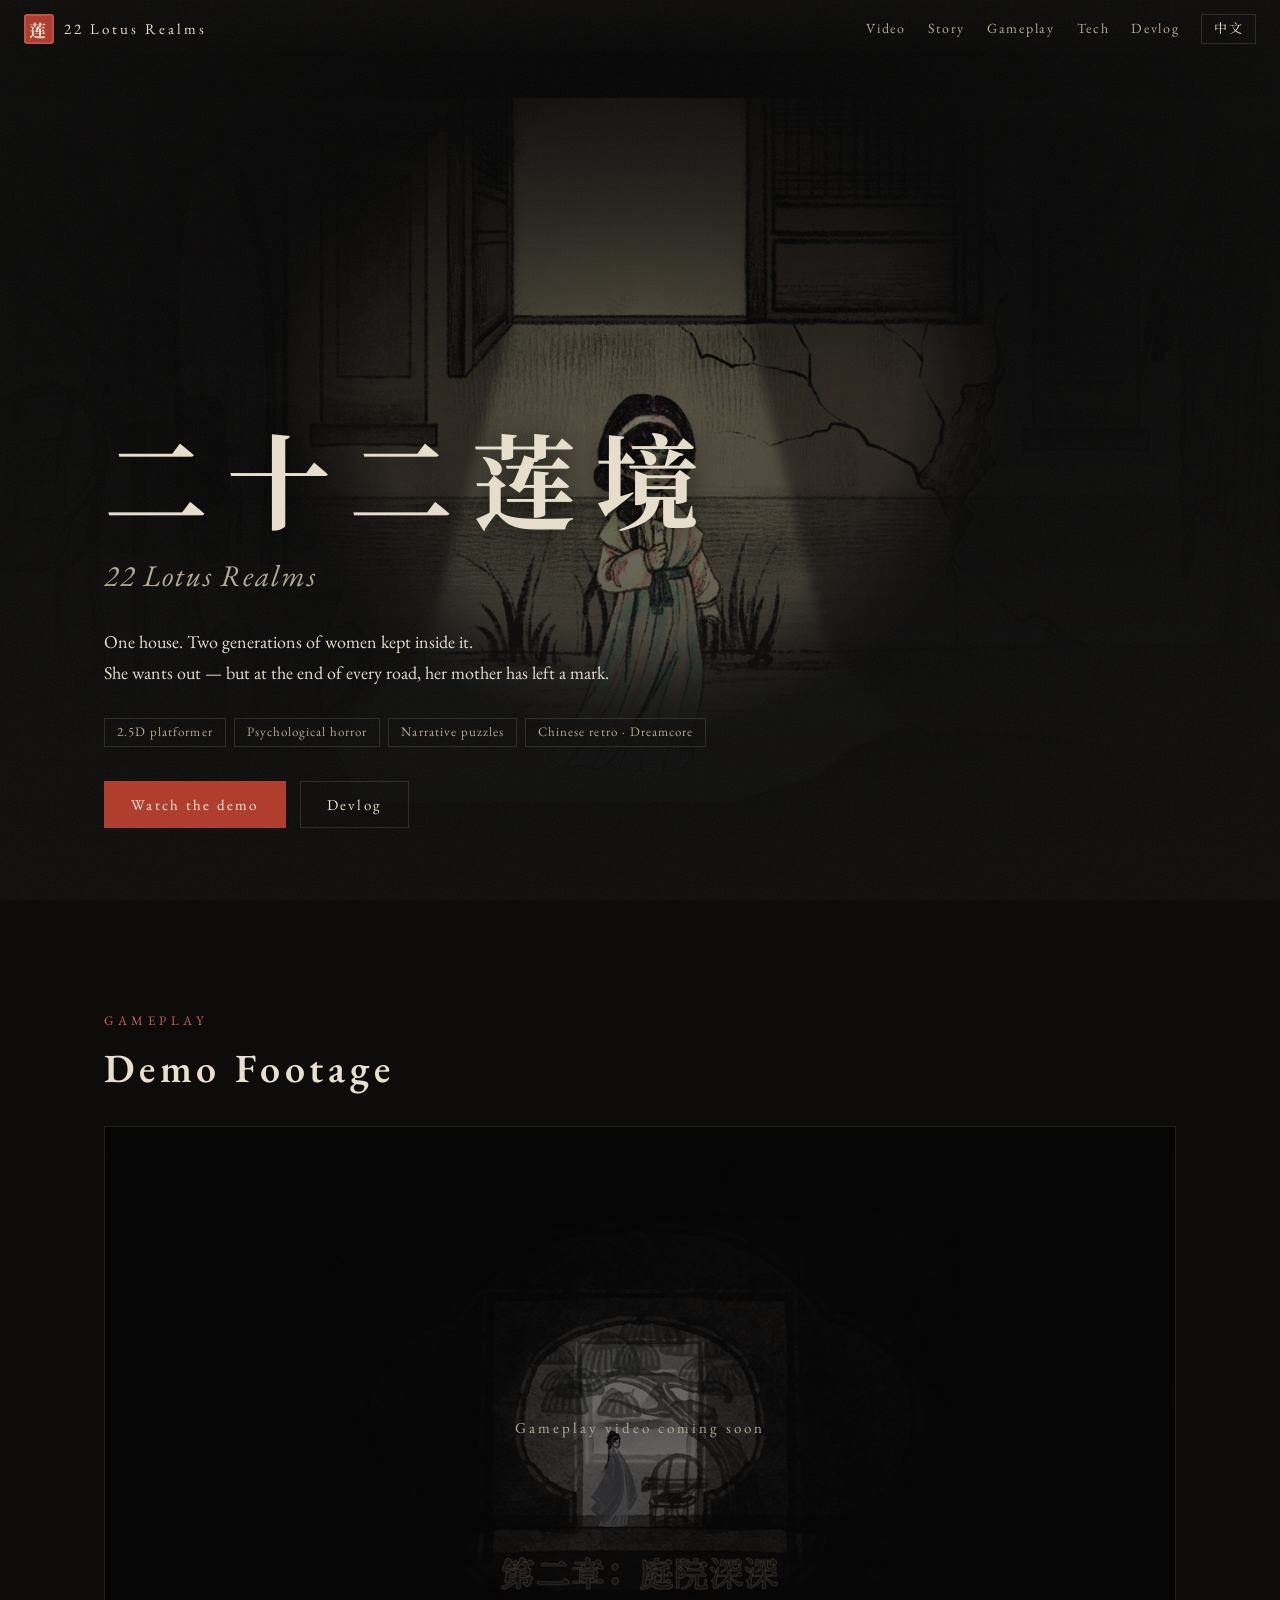
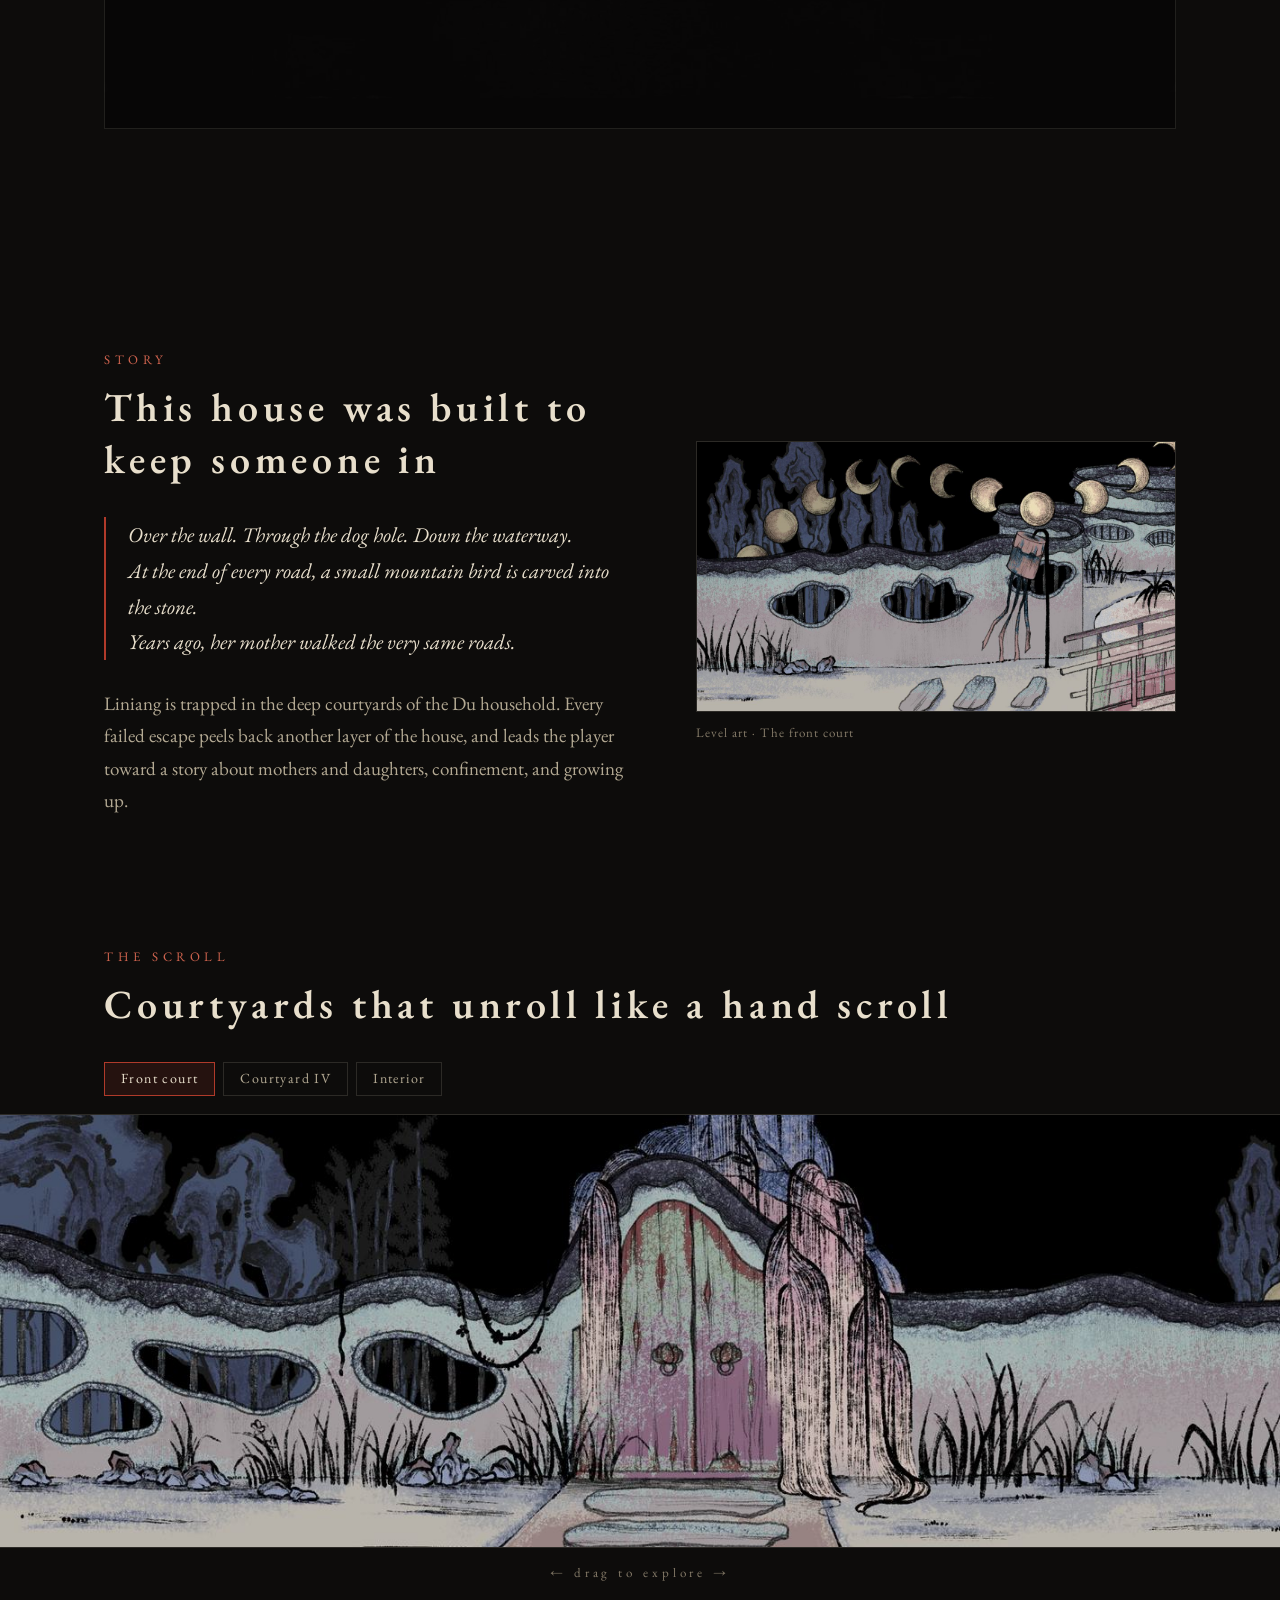
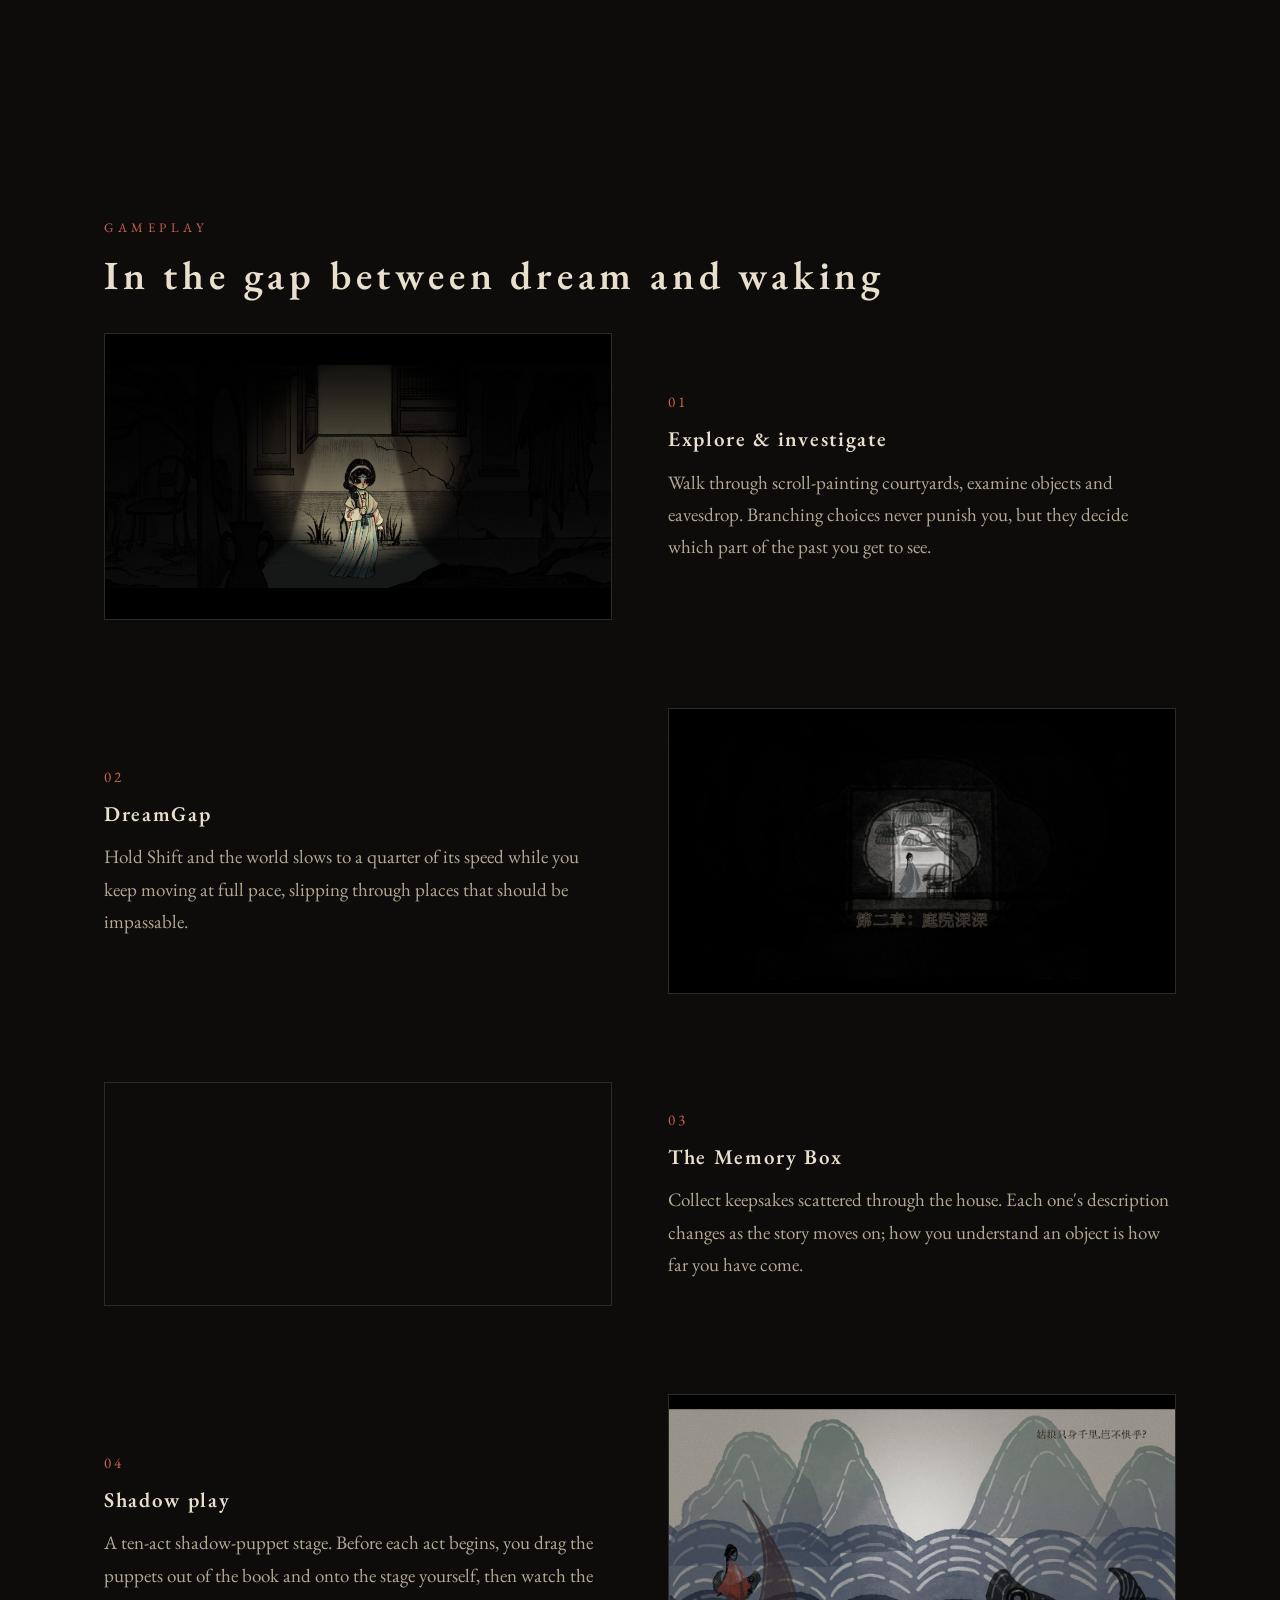
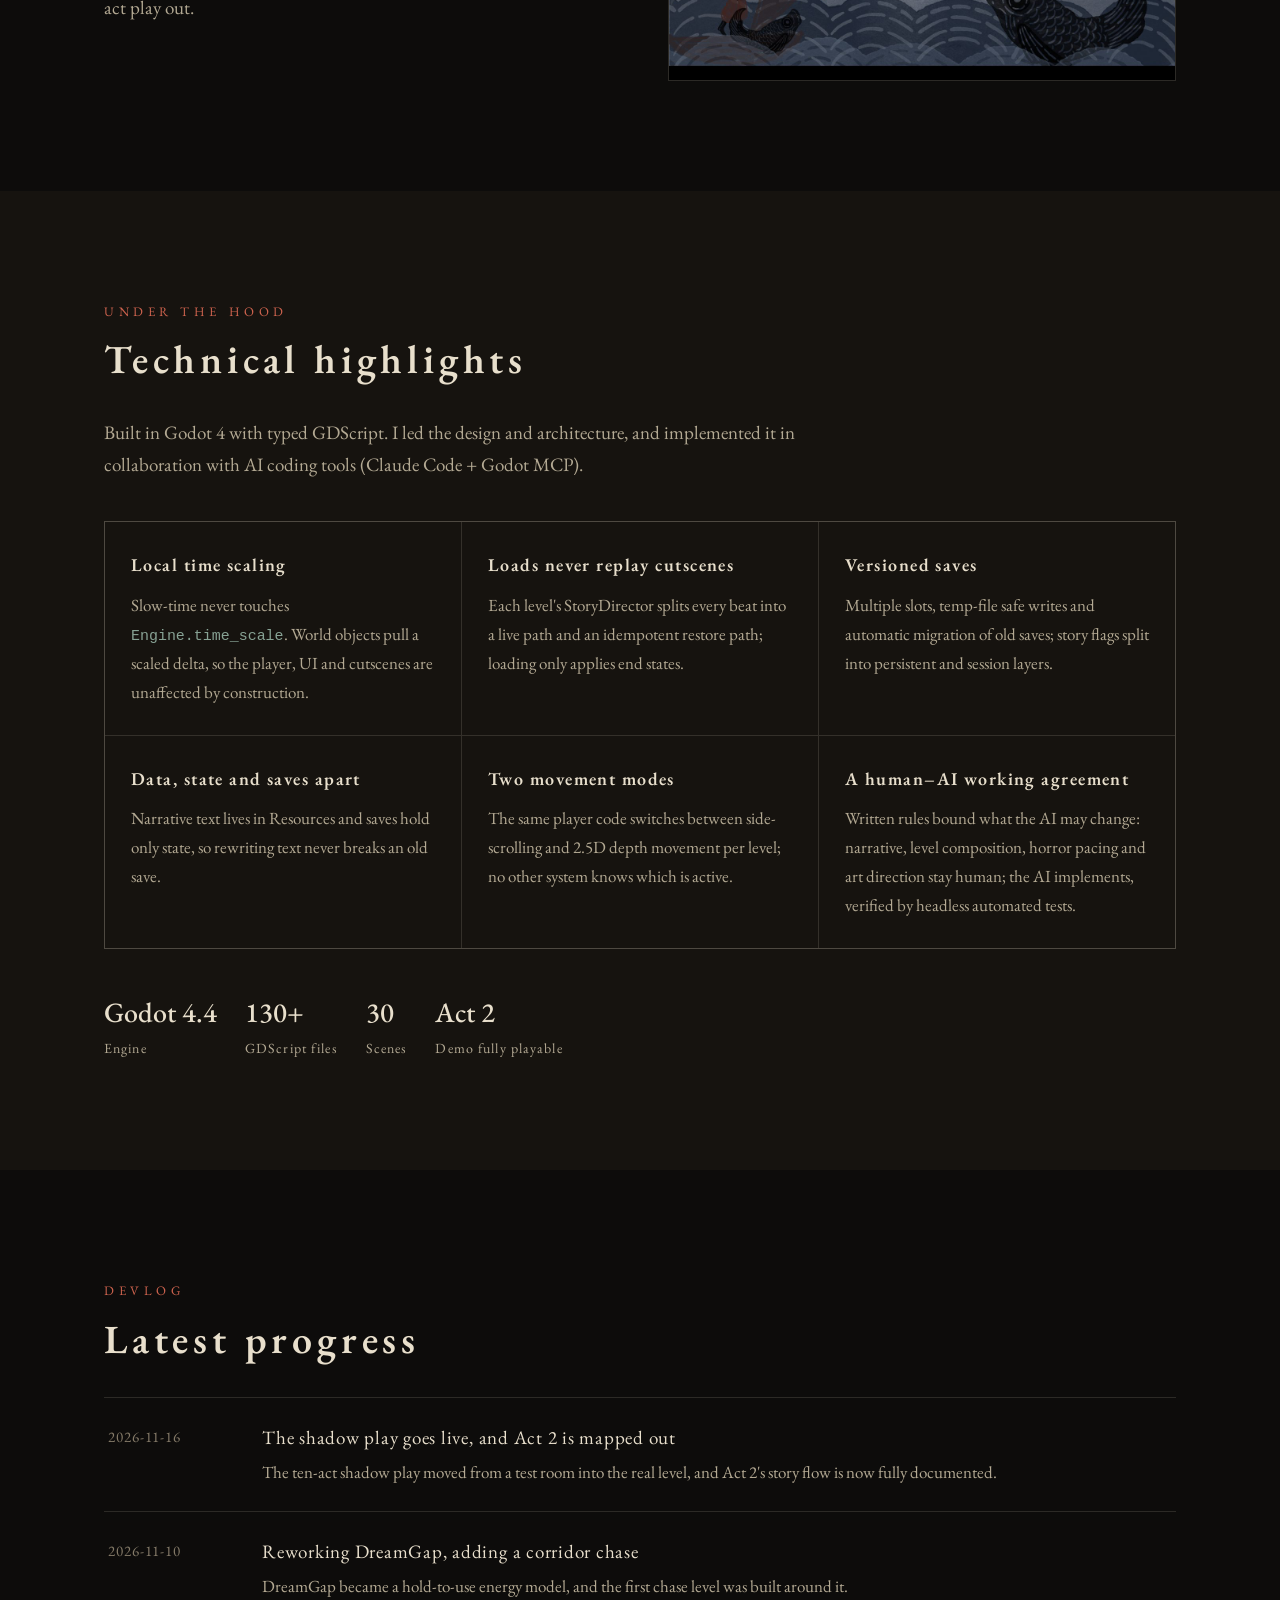
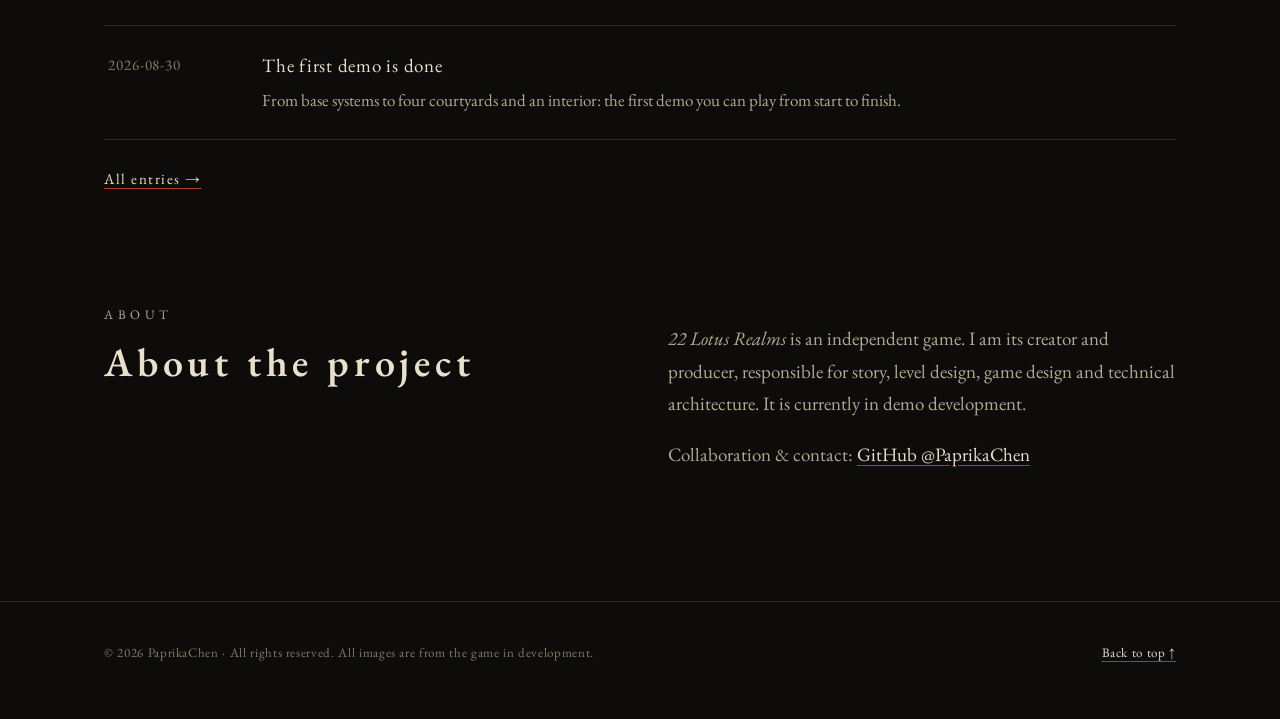
==== index.html @ ddf214a4 "Add bilingual showcase site and devlog for 22 Lotus Realms Static GitHub Pages site: hero, demo vide" ====
<!doctype html>
<html lang="zh-CN">
<head>
  <meta charset="utf-8">
  <meta name="viewport" content="width=device-width, initial-scale=1">
  <title>二十二莲境 · 22 Lotus Realms</title>
  <meta name="description" content="一款以明清深宅为舞台的 2.5D 中式心理恐怖叙事解谜游戏。A 2.5D Chinese psychological horror game about a house built to keep a woman in.">
  <meta property="og:title" content="二十二莲境 · 22 Lotus Realms">
  <meta property="og:description" content="2.5D 中式心理恐怖叙事解谜游戏 · A 2.5D Chinese psychological horror game">
  <meta property="og:image" content="assets/img/og.jpg">
  <meta property="og:type" content="website">
  <meta name="theme-color" content="#0d0c0b">
  <link rel="icon" href="data:image/svg+xml,%3Csvg xmlns='http://www.w3.org/2000/svg' viewBox='0 0 32 32'%3E%3Crect width='32' height='32' rx='4' fill='%23b03a2a'/%3E%3Ctext x='16' y='23' font-size='20' text-anchor='middle' fill='%23f4e9d8' font-family='serif'%3E莲%3C/text%3E%3C/svg%3E">
  <link rel="preconnect" href="https://fonts.googleapis.com">
  <link rel="preconnect" href="https://fonts.gstatic.com" crossorigin>
  <link href="https://fonts.googleapis.com/css2?family=EB+Garamond:ital,wght@0,400;0,500;1,400&family=Noto+Serif+SC:wght@400;600;700&display=swap" rel="stylesheet">
  <link rel="stylesheet" href="assets/style.css">
  <script src="assets/site.js"></script>
</head>
<body>

<nav class="nav">
  <a class="brand" href="#top"><span class="seal">莲</span><span class="zh">二十二莲境</span><span class="en">22 Lotus Realms</span></a>
  <div class="nav-right">
    <ul>
      <li><a href="#video"><span class="zh">影像</span><span class="en">Video</span></a></li>
      <li><a href="#story"><span class="zh">故事</span><span class="en">Story</span></a></li>
      <li><a href="#play"><span class="zh">玩法</span><span class="en">Gameplay</span></a></li>
      <li><a href="#tech"><span class="zh">技术</span><span class="en">Tech</span></a></li>
      <li><a href="#devlog"><span class="zh">开发日志</span><span class="en">Devlog</span></a></li>
    </ul>
    <button class="lang-toggle" type="button" aria-label="Switch language"><span class="zh">EN</span><span class="en">中文</span></button>
  </div>
</nav>

<header class="hero" id="top">
  <div class="wrap">
    <h1>二十二莲境</h1>
    <p class="en-title">22 Lotus Realms</p>
    <p class="tagline">
      <span class="zh">一座院子，困住了两代女人。<br>她想逃出去——可每一条路的尽头，都有母亲留下的记号。</span>
      <span class="en">One house. Two generations of women kept inside it.<br>She wants out — but at the end of every road, her mother has left a mark.</span>
    </p>
    <ul class="tags">
      <li><span class="zh">2.5D 平台跳跃</span><span class="en">2.5D platformer</span></li>
      <li><span class="zh">心理恐怖</span><span class="en">Psychological horror</span></li>
      <li><span class="zh">叙事解谜</span><span class="en">Narrative puzzles</span></li>
      <li><span class="zh">中式复古 · 梦核</span><span class="en">Chinese retro · Dreamcore</span></li>
    </ul>
    <div class="actions">
      <a class="btn" href="#video"><span class="zh">观看实机演示</span><span class="en">Watch the demo</span></a>
      <a class="btn ghost" href="#devlog"><span class="zh">开发日志</span><span class="en">Devlog</span></a>
    </div>
  </div>
</header>

<main>

<section id="video">
  <div class="wrap reveal">
    <p class="kicker"><span class="zh">影像</span><span class="en">Gameplay</span></p>
    <h2><span class="zh">实机演示</span><span class="en">Demo Footage</span></h2>
    <div class="video-frame" id="video-frame">
      <div class="soon"><span class="zh">演示视频即将上线</span><span class="en">Gameplay video coming soon</span></div>
    </div>
  </div>
</section>

<section id="story">
  <div class="wrap story reveal">
    <div>
      <p class="kicker"><span class="zh">故事</span><span class="en">Story</span></p>
      <h2><span class="zh">这座院子，是用来关人的</span><span class="en">This house was built to keep someone in</span></h2>
      <blockquote>
        <span class="zh">翻墙，钻狗洞，走水路。<br>每一条路的尽头，都刻着一只小小的山鸟。<br>很多年前，母亲也走过同一条路。</span>
        <span class="en">Over the wall. Through the dog hole. Down the waterway.<br>At the end of every road, a small mountain bird is carved into the stone.<br>Years ago, her mother walked the very same roads.</span>
      </blockquote>
      <p class="dim">
        <span class="zh">少女丽娘被困在杜府深宅。玩家每一次逃跑的失败，都会揭开这座院子的一层真相，也一步步走近一个关于母女、禁锢与成长的故事。</span>
        <span class="en">Liniang is trapped in the deep courtyards of the Du household. Every failed escape peels back another layer of the house, and leads the player toward a story about mothers and daughters, confinement, and growing up.</span>
      </p>
    </div>
    <figure>
      <img src="assets/img/courtyard-moons.jpg" alt="院墙上的月相与拱桥 / Moon phases above the courtyard wall and an arched bridge" loading="lazy" width="1280" height="720">
      <figcaption><span class="zh">关卡背景 · 前院</span><span class="en">Level art · The front court</span></figcaption>
    </figure>
  </div>
</section>

<section id="scroll" style="padding-top:0">
  <div class="wrap reveal">
    <p class="kicker"><span class="zh">长卷</span><span class="en">The Scroll</span></p>
    <h2><span class="zh">院落如画卷展开</span><span class="en">Courtyards that unroll like a hand scroll</span></h2>
    <div class="scroll-tabs" role="tablist">
      <button type="button" role="tab" aria-selected="true" data-src="assets/img/scroll-courtyard_01.jpg"><span class="zh">前院</span><span class="en">Front court</span></button>
      <button type="button" role="tab" aria-selected="false" data-src="assets/img/scroll-courtyard_04.jpg"><span class="zh">院落 · 四</span><span class="en">Courtyard IV</span></button>
      <button type="button" role="tab" aria-selected="false" data-src="assets/img/scroll-interior_01.jpg"><span class="zh">内室</span><span class="en">Interior</span></button>
    </div>
  </div>
  <div class="panorama" id="panorama">
    <img src="assets/img/scroll-courtyard_01.jpg" alt="关卡全景背景 / Full level panorama" draggable="false">
  </div>
  <p class="scroll-hint"><span class="zh">← 拖动查看 →</span><span class="en">← drag to explore →</span></p>
</section>

<section id="play">
  <div class="wrap">
    <p class="kicker reveal"><span class="zh">玩法</span><span class="en">Gameplay</span></p>
    <h2 class="reveal"><span class="zh">在梦与现实的缝隙里</span><span class="en">In the gap between dream and waking</span></h2>

    <div class="feature reveal">
      <div class="feature-img"><img src="assets/img/hero.jpg" alt="" loading="lazy" width="1920" height="1080"></div>
      <div>
        <div class="num">01</div>
        <h3><span class="zh">探索与调查</span><span class="en">Explore &amp; investigate</span></h3>
        <p><span class="zh">在长卷式的院落中前行，调查物件、偷听对话。分支选择不会惩罚你，但会决定你看见哪一部分过去。</span><span class="en">Walk through scroll-painting courtyards, examine objects and eavesdrop. Branching choices never punish you, but they decide which part of the past you get to see.</span></p>
      </div>
    </div>

    <div class="feature reveal">
      <div class="feature-img"><img src="assets/img/chapter-title.jpg" alt="" loading="lazy" width="1280" height="720"></div>
      <div>
        <div class="num">02</div>
        <h3><span class="zh">梦隙</span><span class="en">DreamGap</span></h3>
        <p><span class="zh">按住 Shift，世界慢到原来的四分之一，而你仍以正常速度行动——从原本无法通过的地方穿过去。</span><span class="en">Hold Shift and the world slows to a quarter of its speed while you keep moving at full pace, slipping through places that should be impassable.</span></p>
      </div>
    </div>

    <div class="feature reveal">
      <div class="feature-img cg-cycle" role="img" aria-label="定格动画 CG / Stop-motion CG">
        <img src="assets/img/cg-1.jpg" alt="" loading="lazy" width="1280" height="563">
        <img src="assets/img/cg-2.jpg" alt="" loading="lazy" width="1280" height="563">
        <img src="assets/img/cg-3.jpg" alt="" loading="lazy" width="1280" height="563">
      </div>
      <div>
        <div class="num">03</div>
        <h3><span class="zh">梦奁 · 记忆信物</span><span class="en">The Memory Box</span></h3>
        <p><span class="zh">收集散落在院中的信物。同一件信物会随着剧情改变它的描述——你对它的理解，就是故事的进度。</span><span class="en">Collect keepsakes scattered through the house. Each one's description changes as the story moves on; how you understand an object is how far you have come.</span></p>
      </div>
    </div>

    <div class="feature reveal">
      <div class="feature-img"><img src="assets/img/shadow-play.jpg" alt="" loading="lazy" width="1280" height="720"></div>
      <div>
        <div class="num">04</div>
        <h3><span class="zh">皮影戏</span><span class="en">Shadow play</span></h3>
        <p><span class="zh">一座十幕的皮影舞台。每一幕开演前，由你亲手把皮影从书页里拖上台，再看它演完。</span><span class="en">A ten-act shadow-puppet stage. Before each act begins, you drag the puppets out of the book and onto the stage yourself, then watch the act play out.</span></p>
      </div>
    </div>
  </div>
</section>

<section id="tech" style="background:var(--ink-2)">
  <div class="wrap reveal">
    <p class="kicker"><span class="zh">技术</span><span class="en">Under the hood</span></p>
    <h2><span class="zh">技术亮点</span><span class="en">Technical highlights</span></h2>
    <p class="lead dim" style="margin-bottom:40px">
      <span class="zh">使用 Godot 4 与静态类型 GDScript 开发。设计与架构由我主导，并与 AI 编程工具（Claude Code + Godot MCP）协作实现。</span>
      <span class="en">Built in Godot 4 with typed GDScript. I led the design and architecture, and implemented it in collaboration with AI coding tools (Claude Code + Godot MCP).</span>
    </p>
    <div class="tech-grid">
      <div class="tech-card">
        <h3><span class="zh">局部时间缩放</span><span class="en">Local time scaling</span></h3>
        <p><span class="zh">减速从不修改 <code>Engine.time_scale</code>。世界对象主动拉取缩放后的 delta，玩家、UI 与演出天然不受影响。</span><span class="en">Slow-time never touches <code>Engine.time_scale</code>. World objects pull a scaled delta, so the player, UI and cutscenes are unaffected by construction.</span></p>
      </div>
      <div class="tech-card">
        <h3><span class="zh">读档不重播演出</span><span class="en">Loads never replay cutscenes</span></h3>
        <p><span class="zh">每个关卡的 StoryDirector 把剧情节点拆成“现场演出”与“幂等恢复”两条链路，读档只摆出终态。</span><span class="en">Each level's StoryDirector splits every beat into a live path and an idempotent restore path; loading only applies end states.</span></p>
      </div>
      <div class="tech-card">
        <h3><span class="zh">版本化存档</span><span class="en">Versioned saves</span></h3>
        <p><span class="zh">多存档槽、临时文件安全写入、旧存档自动迁移；剧情 Flag 分为持久层与会话层。</span><span class="en">Multiple slots, temp-file safe writes and automatic migration of old saves; story flags split into persistent and session layers.</span></p>
      </div>
      <div class="tech-card">
        <h3><span class="zh">数据 / 状态 / 存档三分</span><span class="en">Data, state and saves apart</span></h3>
        <p><span class="zh">叙事文案存在 Resource 里，存档只记录状态——文案改多少遍都不会破坏旧存档。</span><span class="en">Narrative text lives in Resources and saves hold only state, so rewriting text never breaks an old save.</span></p>
      </div>
      <div class="tech-card">
        <h3><span class="zh">双移动模式</span><span class="en">Two movement modes</span></h3>
        <p><span class="zh">同一套玩家代码由关卡配置在横版与 2.5D 纵深之间切换，其他系统完全不感知。</span><span class="en">The same player code switches between side-scrolling and 2.5D depth movement per level; no other system knows which is active.</span></p>
      </div>
      <div class="tech-card">
        <h3><span class="zh">人与 AI 的分工规范</span><span class="en">A human–AI working agreement</span></h3>
        <p><span class="zh">用规范文档约束 AI 的修改边界：叙事、关卡构成、恐怖节奏与美术方向由人决定；AI 负责实现，并用 headless 自动化测试验证。</span><span class="en">Written rules bound what the AI may change: narrative, level composition, horror pacing and art direction stay human; the AI implements, verified by headless automated tests.</span></p>
      </div>
    </div>
    <div class="stack">
      <div><b>Godot 4.4</b><span class="zh">引擎</span><span class="en">Engine</span></div>
      <div><b>130+</b><span class="zh">GDScript 脚本</span><span class="en">GDScript files</span></div>
      <div><b>30</b><span class="zh">场景</span><span class="en">Scenes</span></div>
      <div><b>Act 2</b><span class="zh">Demo 可完整游玩</span><span class="en">Demo fully playable</span></div>
    </div>
  </div>
</section>

<section id="devlog">
  <div class="wrap reveal">
    <p class="kicker"><span class="zh">开发日志</span><span class="en">Devlog</span></p>
    <h2><span class="zh">最近的进展</span><span class="en">Latest progress</span></h2>
    <ul class="posts" id="post-list" data-limit="3"></ul>
    <a class="more-link" href="devlog.html"><span class="zh">全部日志 →</span><span class="en">All entries →</span></a>
  </div>
</section>

<section id="about" style="padding-top:0">
  <div class="wrap about reveal">
    <div>
      <p class="kicker"><span class="zh">关于</span><span class="en">About</span></p>
      <h2><span class="zh">关于这个项目</span><span class="en">About the project</span></h2>
    </div>
    <div>
      <p>
        <span class="zh">《二十二莲境》是一个独立游戏项目，由我担任主创与制作人，负责剧情、关卡、设计与技术架构，目前处于 Demo 开发阶段。</span>
        <span class="en"><em>22 Lotus Realms</em> is an independent game. I am its creator and producer, responsible for story, level design, game design and technical architecture. It is currently in demo development.</span>
      </p>
      <p>
        <span class="zh">合作与联系：</span><span class="en">Collaboration &amp; contact: </span>
        <a href="https://github.com/PaprikaChen" rel="noopener">GitHub @PaprikaChen</a>
      </p>
    </div>
  </div>
</section>

</main>

<footer>
  <div class="wrap">
    <span>© 2026 PaprikaChen · <span class="zh">保留所有权利。本站所有图像均为游戏开发中画面。</span><span class="en">All rights reserved. All images are from the game in development.</span></span>
    <a href="#top"><span class="zh">回到顶部 ↑</span><span class="en">Back to top ↑</span></a>
  </div>
</footer>

</body>
</html>
---- assets/style.css ----
:root {
  --ink: #0d0c0b;
  --ink-2: #16130f;
  --ink-3: #221d17;
  --paper: #e8dfcc;
  --paper-dim: #b3a993;
  --muted: #847a68;
  --seal: #b03a2a;
  --seal-soft: #d0644f;
  --jade: #87a294;
  --line: rgba(232, 223, 204, 0.14);
  --serif-zh: "Noto Serif SC", "Songti SC", "SimSun", serif;
  --serif-en: "EB Garamond", "Noto Serif SC", Georgia, serif;
  --max: 1120px;
  color-scheme: dark;
}

* { box-sizing: border-box; }
html { scroll-behavior: smooth; }
body {
  margin: 0;
  background: var(--ink);
  color: var(--paper);
  font-family: var(--serif-zh);
  font-size: 17px;
  line-height: 1.85;
  -webkit-font-smoothing: antialiased;
  overflow-x: hidden;
}
html[lang="en"] body { font-family: var(--serif-en); font-size: 19px; line-height: 1.7; }

/* film grain */
body::after {
  content: "";
  position: fixed; inset: 0;
  pointer-events: none;
  z-index: 100;
  opacity: 0.07;
  background-image: url("data:image/svg+xml,%3Csvg xmlns='http://www.w3.org/2000/svg' width='160' height='160'%3E%3Cfilter id='n'%3E%3CfeTurbulence type='fractalNoise' baseFrequency='0.9' numOctaves='2' stitchTiles='stitch'/%3E%3C/filter%3E%3Crect width='100%25' height='100%25' filter='url(%23n)'/%3E%3C/svg%3E");
}

/* language switching */
html[lang="en"] .zh { display: none !important; }
html[lang^="zh"] .en { display: none !important; }

a { color: var(--paper); text-decoration-color: var(--seal); text-underline-offset: 4px; }
a:hover { color: var(--seal-soft); }
img { max-width: 100%; height: auto; display: block; }

.wrap { width: 100%; max-width: var(--max); margin: 0 auto; padding: 0 24px; }
@media (max-width: 640px) { .wrap { padding: 0 16px; } }

/* ---------- nav ---------- */
.nav {
  position: fixed; top: 0; left: 0; right: 0;
  z-index: 50;
  display: flex; align-items: center; justify-content: space-between;
  padding: 14px 24px;
  background: linear-gradient(to bottom, rgba(13,12,11,0.85), rgba(13,12,11,0));
  transition: background 0.3s;
}
.nav.solid { background: rgba(13,12,11,0.92); backdrop-filter: blur(6px); border-bottom: 1px solid var(--line); }
.nav .brand { display: flex; align-items: center; gap: 10px; text-decoration: none; font-size: 15px; letter-spacing: 0.2em; }
.nav ul { list-style: none; display: flex; gap: 22px; margin: 0; padding: 0; font-size: 14px; letter-spacing: 0.12em; }
.nav ul a { text-decoration: none; color: var(--paper-dim); }
.nav ul a:hover { color: var(--paper); }
.lang-toggle {
  background: none; border: 1px solid var(--line); color: var(--paper);
  font: inherit; font-size: 13px; padding: 3px 12px; cursor: pointer; letter-spacing: 0.1em;
}
.lang-toggle:hover { border-color: var(--seal); }
.nav-right { display: flex; align-items: center; gap: 22px; }
@media (max-width: 760px) { .nav ul { display: none; } .nav { padding: 12px 16px; } }

.seal {
  display: inline-grid; place-items: center;
  width: 30px; height: 30px;
  background: var(--seal); color: #f4e9d8;
  font-family: var(--serif-zh); font-size: 17px; font-weight: 700;
  border-radius: 3px; line-height: 1;
  box-shadow: inset 0 0 0 2px rgba(255,255,255,0.12);
}

/* ---------- hero ---------- */
.hero {
  position: relative; min-height: 100svh;
  display: grid; align-items: end;
  padding: 120px 0 72px;
  background: var(--ink) url("img/hero.jpg") center 40% / cover no-repeat;
}
.hero::before {
  content: ""; position: absolute; inset: 0;
  background:
    radial-gradient(ellipse at 50% 35%, rgba(13,12,11,0) 0%, rgba(13,12,11,0.55) 60%, rgba(13,12,11,0.95) 100%),
    linear-gradient(to bottom, rgba(13,12,11,0.2) 0%, rgba(13,12,11,0) 40%, var(--ink) 100%);
}
.hero .wrap { position: relative; }
.hero h1 {
  margin: 0;
  font-size: clamp(48px, 9vw, 104px);
  font-weight: 700; letter-spacing: 0.18em; line-height: 1.1;
  text-shadow: 0 2px 30px rgba(0,0,0,0.8);
}
.hero .en-title {
  font-family: var(--serif-en); font-style: italic;
  font-size: clamp(20px, 3vw, 30px); color: var(--paper-dim);
  margin: 8px 0 26px; letter-spacing: 0.06em;
}
.hero .tagline { max-width: 34em; font-size: 18px; color: var(--paper); margin: 0 0 30px; }
.tags { display: flex; flex-wrap: wrap; gap: 8px; margin: 0 0 34px; padding: 0; list-style: none; }
.tags li { border: 1px solid var(--line); padding: 2px 12px; font-size: 13px; color: var(--paper-dim); letter-spacing: 0.08em; background: rgba(13,12,11,0.5); }
.btn {
  display: inline-flex; align-items: center; gap: 10px;
  padding: 10px 26px; text-decoration: none;
  background: var(--seal); color: #f6ecdc; letter-spacing: 0.15em; font-size: 15px;
  border: 1px solid var(--seal);
}
.btn:hover { background: transparent; color: var(--seal-soft); }
.btn.ghost { background: transparent; border-color: var(--line); color: var(--paper); }
.btn.ghost:hover { border-color: var(--paper); color: var(--paper); }
.actions { display: flex; flex-wrap: wrap; gap: 14px; }

/* ---------- sections ---------- */
section { padding: 110px 0; }
@media (max-width: 640px) { section { padding: 72px 0; } }
.kicker { font-size: 13px; letter-spacing: 0.35em; color: var(--seal-soft); margin: 0 0 10px; text-transform: uppercase; }
h2 { font-size: clamp(28px, 4vw, 40px); font-weight: 600; letter-spacing: 0.12em; margin: 0 0 32px; line-height: 1.3; }
h3 { font-size: 21px; font-weight: 600; letter-spacing: 0.08em; margin: 0 0 10px; }
.lead { font-size: 19px; max-width: 38em; color: var(--paper); }
.dim { color: var(--paper-dim); }
.divider { width: 64px; height: 1px; background: var(--seal); margin: 0 0 36px; border: 0; }

/* video */
.video-frame {
  position: relative; aspect-ratio: 16 / 9; width: 100%;
  background: #000 url("img/chapter-title.jpg") center / cover;
  border: 1px solid var(--line);
}
.video-frame iframe { position: absolute; inset: 0; width: 100%; height: 100%; border: 0; }
.video-frame .soon {
  position: absolute; inset: 0; display: grid; place-items: center; text-align: center;
  background: rgba(13,12,11,0.55); color: var(--paper-dim); letter-spacing: 0.2em; font-size: 15px;
}

/* story */
.story { display: grid; grid-template-columns: 1.1fr 1fr; gap: 64px; align-items: center; }
.story blockquote {
  margin: 0 0 28px; padding: 0 0 0 22px; border-left: 2px solid var(--seal);
  font-size: 20px; line-height: 2; color: var(--paper);
}
html[lang="en"] .story blockquote { font-style: italic; font-size: 21px; line-height: 1.7; }
.story figure { margin: 0; }
.story figure img { border: 1px solid var(--line); }
figcaption { font-size: 13px; color: var(--muted); margin-top: 10px; letter-spacing: 0.08em; }
@media (max-width: 860px) { .story { grid-template-columns: 1fr; gap: 36px; } }

/* scroll panorama */
.scroll-tabs { display: flex; flex-wrap: wrap; gap: 8px; margin-bottom: 18px; }
.scroll-tabs button {
  background: none; border: 1px solid var(--line); color: var(--paper-dim);
  font: inherit; font-size: 14px; padding: 4px 16px; cursor: pointer; letter-spacing: 0.1em;
}
.scroll-tabs button[aria-selected="true"] { border-color: var(--seal); color: var(--paper); background: rgba(176,58,42,0.15); }
.panorama {
  overflow-x: auto; overflow-y: hidden;
  border-top: 1px solid var(--line); border-bottom: 1px solid var(--line);
  cursor: grab; scrollbar-color: var(--seal) var(--ink-2); scrollbar-width: thin;
  -webkit-overflow-scrolling: touch;
}
.panorama.dragging { cursor: grabbing; }
.panorama img { height: min(48vh, 480px); width: auto; max-width: none; user-select: none; -webkit-user-drag: none; }
.scroll-hint { text-align: center; color: var(--muted); font-size: 13px; letter-spacing: 0.3em; margin-top: 14px; }

/* features */
.feature { display: grid; grid-template-columns: 1fr 1fr; gap: 56px; align-items: center; margin-bottom: 88px; }
.feature:last-child { margin-bottom: 0; }
.feature:nth-child(even) .feature-img { order: 2; }
.feature-img img { border: 1px solid var(--line); width: 100%; }
.feature .num { font-family: var(--serif-en); color: var(--seal-soft); font-size: 15px; letter-spacing: 0.2em; margin-bottom: 6px; }
.feature p { color: var(--paper-dim); margin: 0; }
/* stop-motion CG: three frames shown in turn */
.cg-cycle { position: relative; aspect-ratio: 1280 / 563; border: 1px solid var(--line); overflow: hidden; }
.cg-cycle img { position: absolute; inset: 0; width: 100%; height: 100%; object-fit: cover; border: 0 !important; opacity: 0; animation: cg-frame 4.8s steps(1, end) infinite; }
.cg-cycle img:nth-child(1) { animation-delay: 0s; }
.cg-cycle img:nth-child(2) { animation-delay: 1.6s; }
.cg-cycle img:nth-child(3) { animation-delay: 3.2s; }
@keyframes cg-frame { 0% { opacity: 1; } 33.333% { opacity: 0; } 100% { opacity: 0; } }
@media (prefers-reduced-motion: reduce) {
  .cg-cycle img { animation: none; }
  .cg-cycle img:nth-child(1) { opacity: 1; }
}
@media (max-width: 860px) {
  .feature { grid-template-columns: 1fr; gap: 22px; margin-bottom: 64px; }
  .feature:nth-child(even) .feature-img { order: 0; }
}

/* tech */
.tech-grid { display: grid; grid-template-columns: repeat(3, 1fr); gap: 1px; background: var(--line); border: 1px solid var(--line); }
@media (max-width: 960px) { .tech-grid { grid-template-columns: repeat(2, 1fr); } }
@media (max-width: 600px) { .tech-grid { grid-template-columns: 1fr; } }
.tech-card { background: var(--ink-2); padding: 28px 26px; }
.tech-card h3 { font-size: 18px; }
.tech-card p { color: var(--paper-dim); margin: 0; font-size: 15px; }
html[lang="en"] .tech-card p { font-size: 17px; }
.tech-card code { font-family: ui-monospace, Consolas, monospace; font-size: 0.88em; color: var(--jade); }
.stack { display: flex; flex-wrap: wrap; gap: 28px; margin-top: 40px; color: var(--paper-dim); font-size: 14px; letter-spacing: 0.08em; }
.stack b { display: block; color: var(--paper); font-size: 28px; font-family: var(--serif-en); font-weight: 500; letter-spacing: 0; }

/* devlog list */
.posts { list-style: none; margin: 0; padding: 0; border-top: 1px solid var(--line); }
.posts li { border-bottom: 1px solid var(--line); }
.posts a { display: grid; grid-template-columns: 130px 1fr; gap: 24px; padding: 24px 4px; text-decoration: none; }
.posts a:hover { background: var(--ink-2); }
.posts a:hover .post-title { color: var(--seal-soft); }
.post-date { font-family: var(--serif-en); color: var(--muted); font-size: 15px; letter-spacing: 0.06em; padding-top: 2px; }
.post-title { font-size: 19px; margin: 0 0 4px; letter-spacing: 0.04em; }
.post-sum { color: var(--paper-dim); font-size: 15px; margin: 0; }
html[lang="en"] .post-sum { font-size: 17px; }
@media (max-width: 640px) { .posts a { grid-template-columns: 1fr; gap: 4px; } }
.more-link { margin-top: 26px; display: inline-block; letter-spacing: 0.1em; font-size: 15px; }

/* about */
.about { display: grid; grid-template-columns: 1fr 1fr; gap: 56px; }
.about p { color: var(--paper-dim); }
@media (max-width: 860px) { .about { grid-template-columns: 1fr; gap: 24px; } }

/* footer */
footer { border-top: 1px solid var(--line); padding: 40px 0 56px; color: var(--muted); font-size: 13px; letter-spacing: 0.05em; }
footer .wrap { display: flex; flex-wrap: wrap; justify-content: space-between; gap: 16px; }

/* article page */
.article { padding: 140px 0 90px; }
.article .wrap { max-width: 760px; }
.article h1 { font-size: clamp(28px, 5vw, 42px); letter-spacing: 0.08em; line-height: 1.35; margin: 6px 0 36px; }
.article .body h2 { font-size: 24px; margin: 48px 0 16px; letter-spacing: 0.06em; }
.article .body h3 { margin-top: 34px; }
.article .body p, .article .body li { color: var(--paper); }
.article .body img { border: 1px solid var(--line); margin: 28px 0; }
.article .body blockquote { margin: 24px 0; padding-left: 20px; border-left: 2px solid var(--seal); color: var(--paper-dim); }
.article .body code { font-family: ui-monospace, Consolas, monospace; font-size: 0.88em; color: var(--jade); background: var(--ink-2); padding: 1px 5px; }
.article .body pre { background: var(--ink-2); padding: 18px; overflow-x: auto; border: 1px solid var(--line); }
.article .body pre code { background: none; padding: 0; }
.back { font-size: 14px; letter-spacing: 0.15em; text-decoration: none; color: var(--paper-dim); }

/* reveal on scroll */
.reveal { opacity: 0; transform: translateY(18px); transition: opacity 0.9s ease, transform 0.9s ease; }
.reveal.in { opacity: 1; transform: none; }
@media (prefers-reduced-motion: reduce) {
  html { scroll-behavior: auto; }
  .reveal { opacity: 1; transform: none; transition: none; }
}
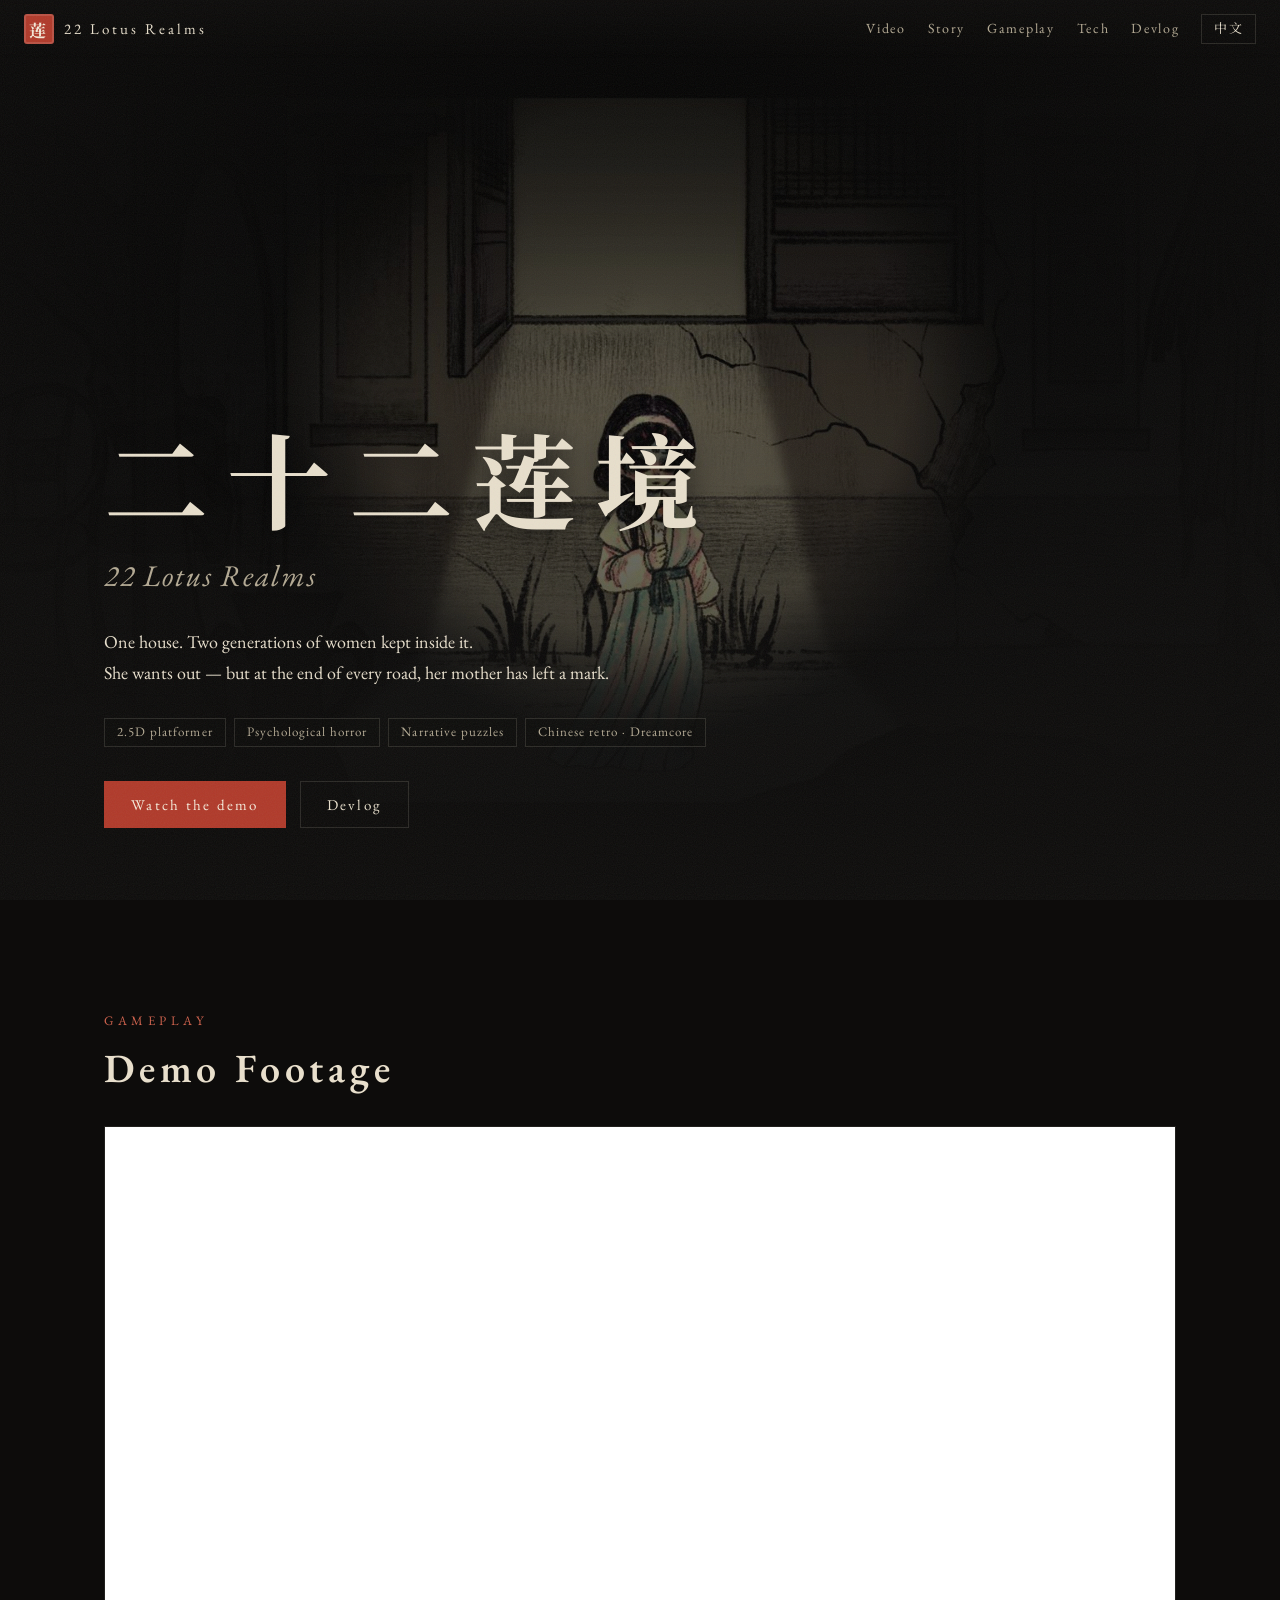
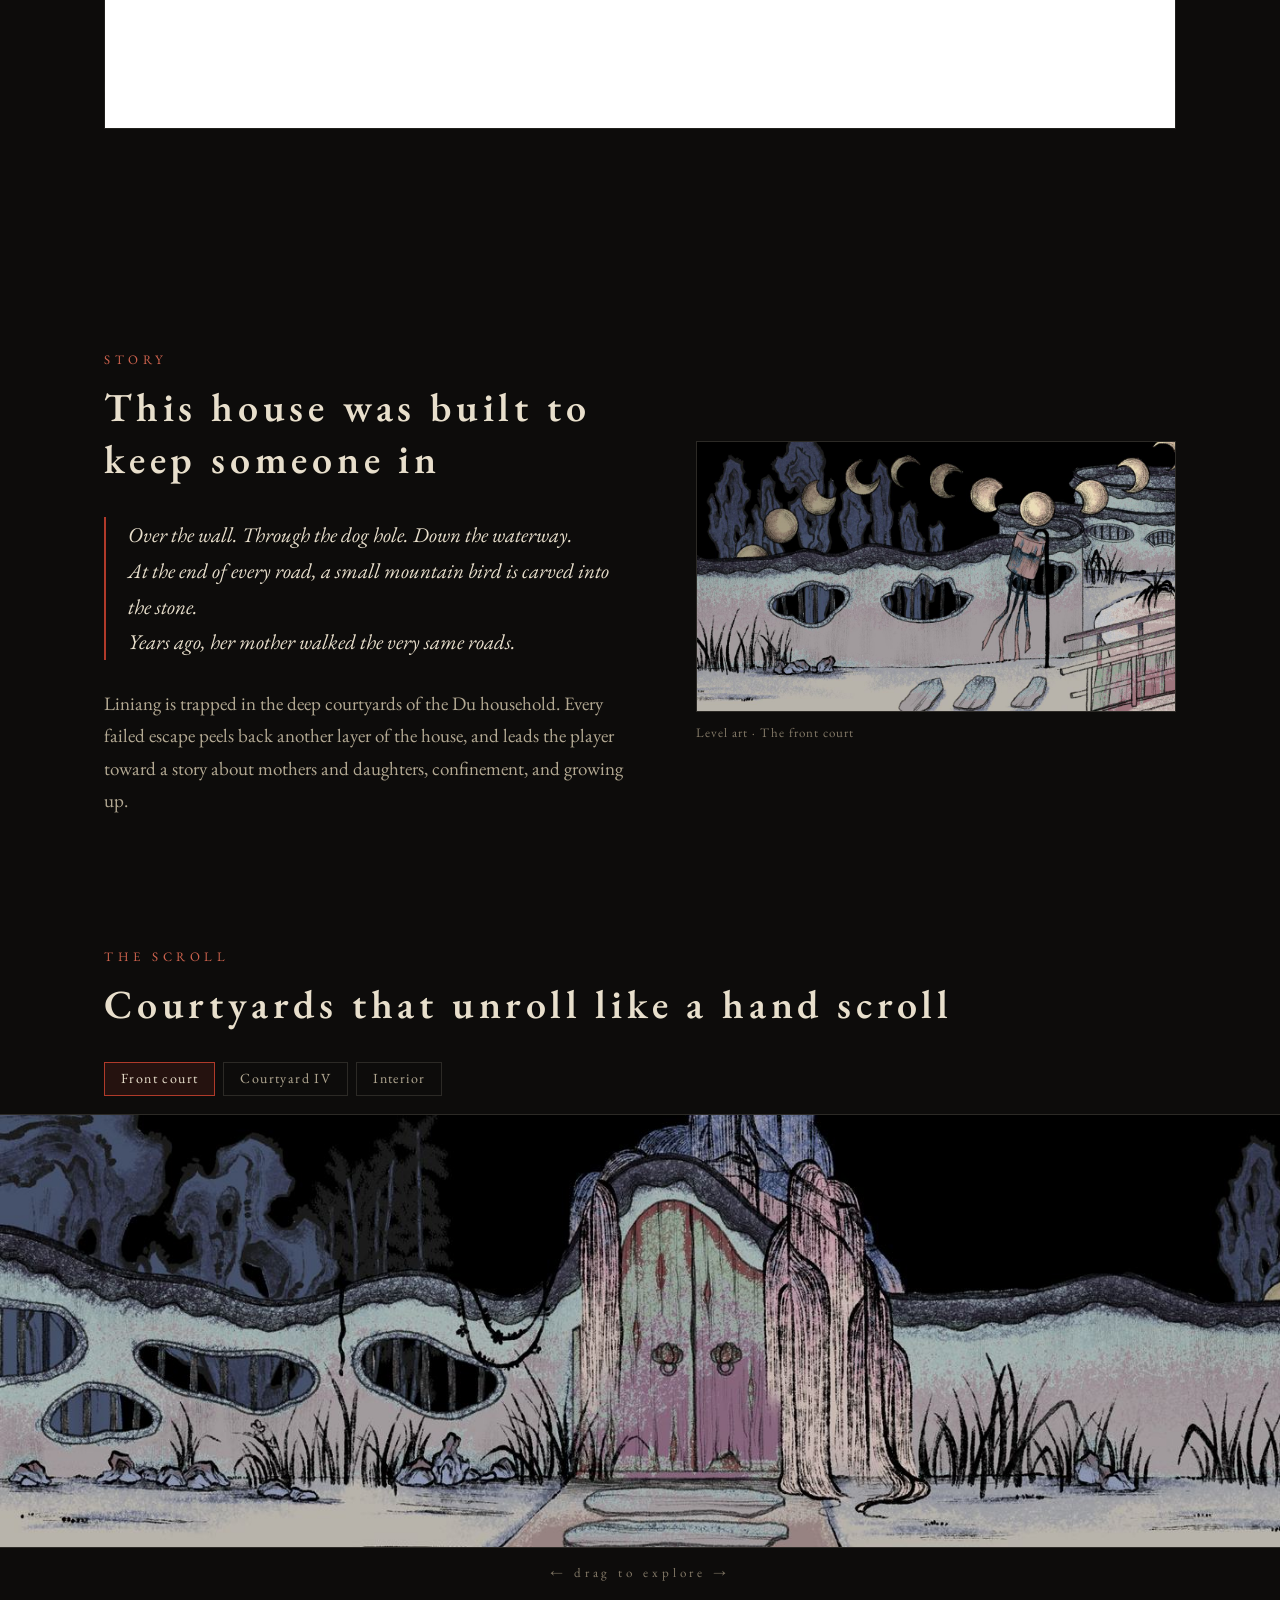
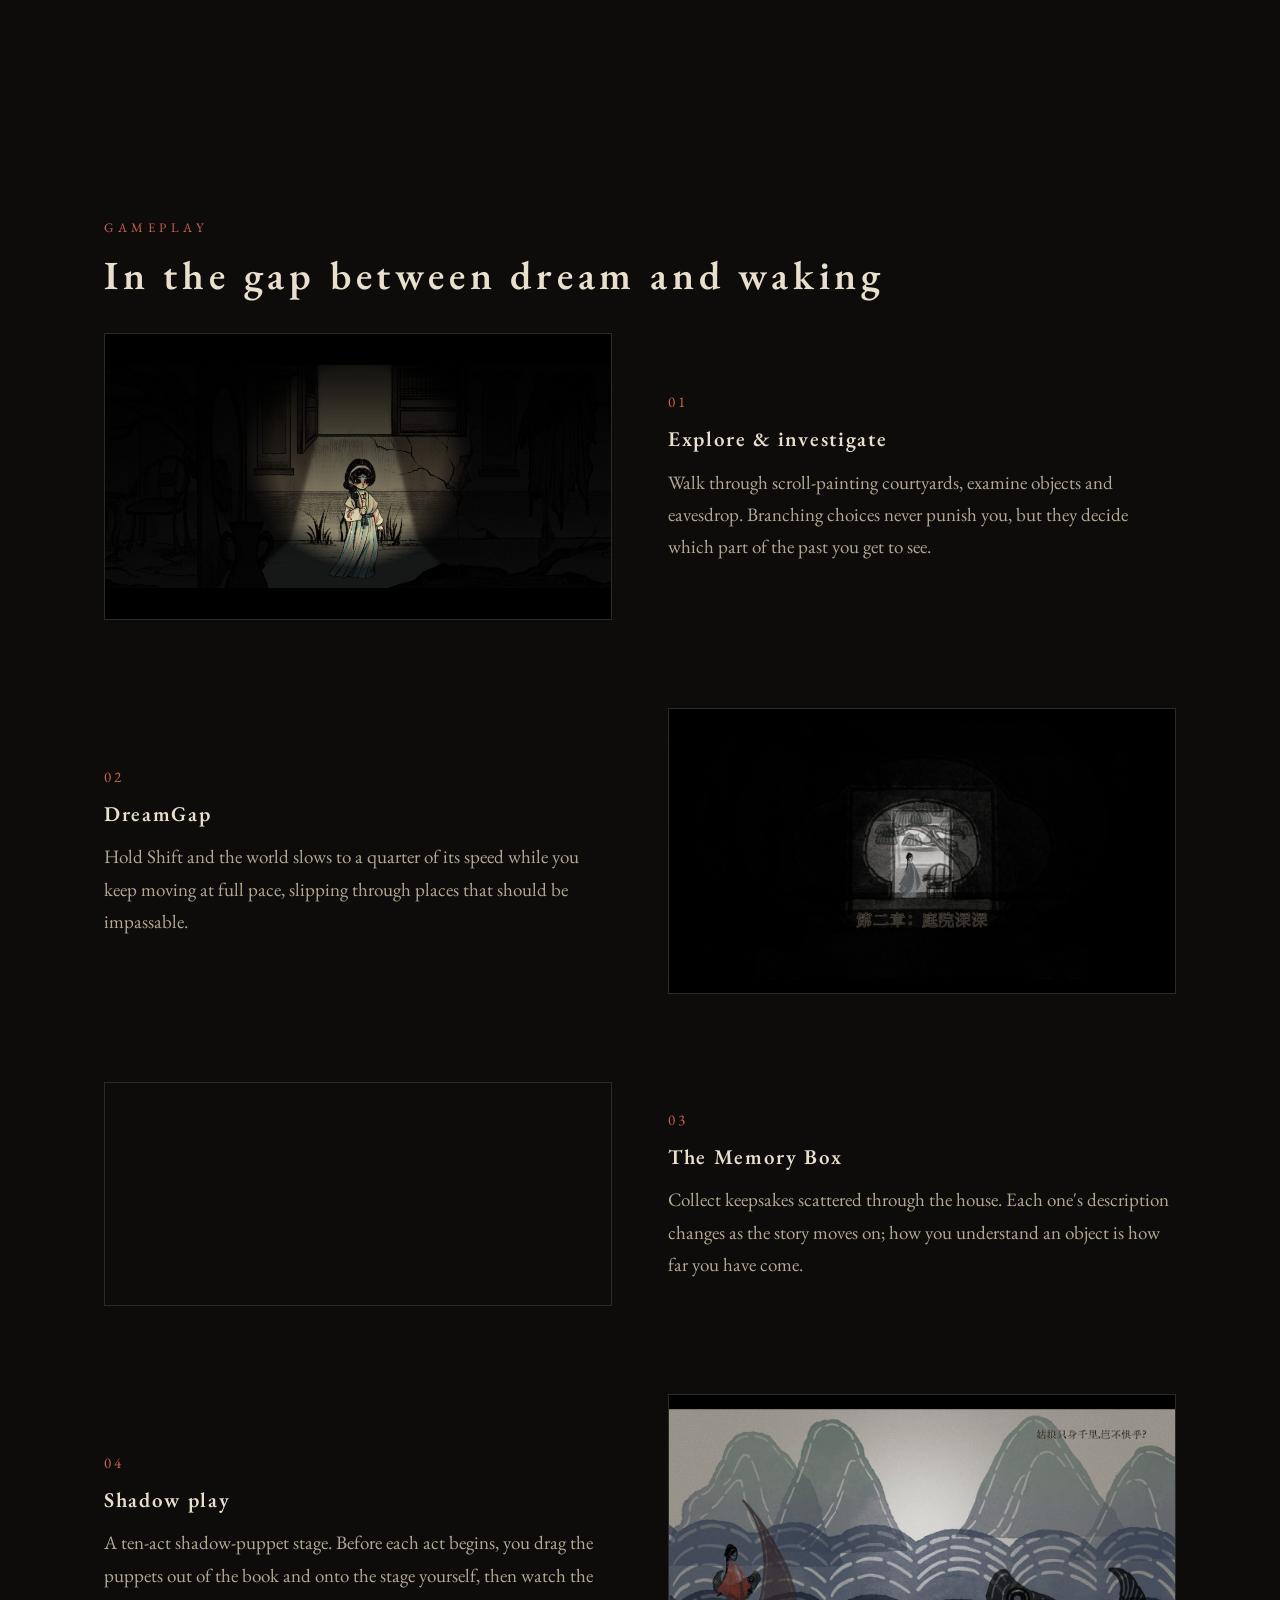
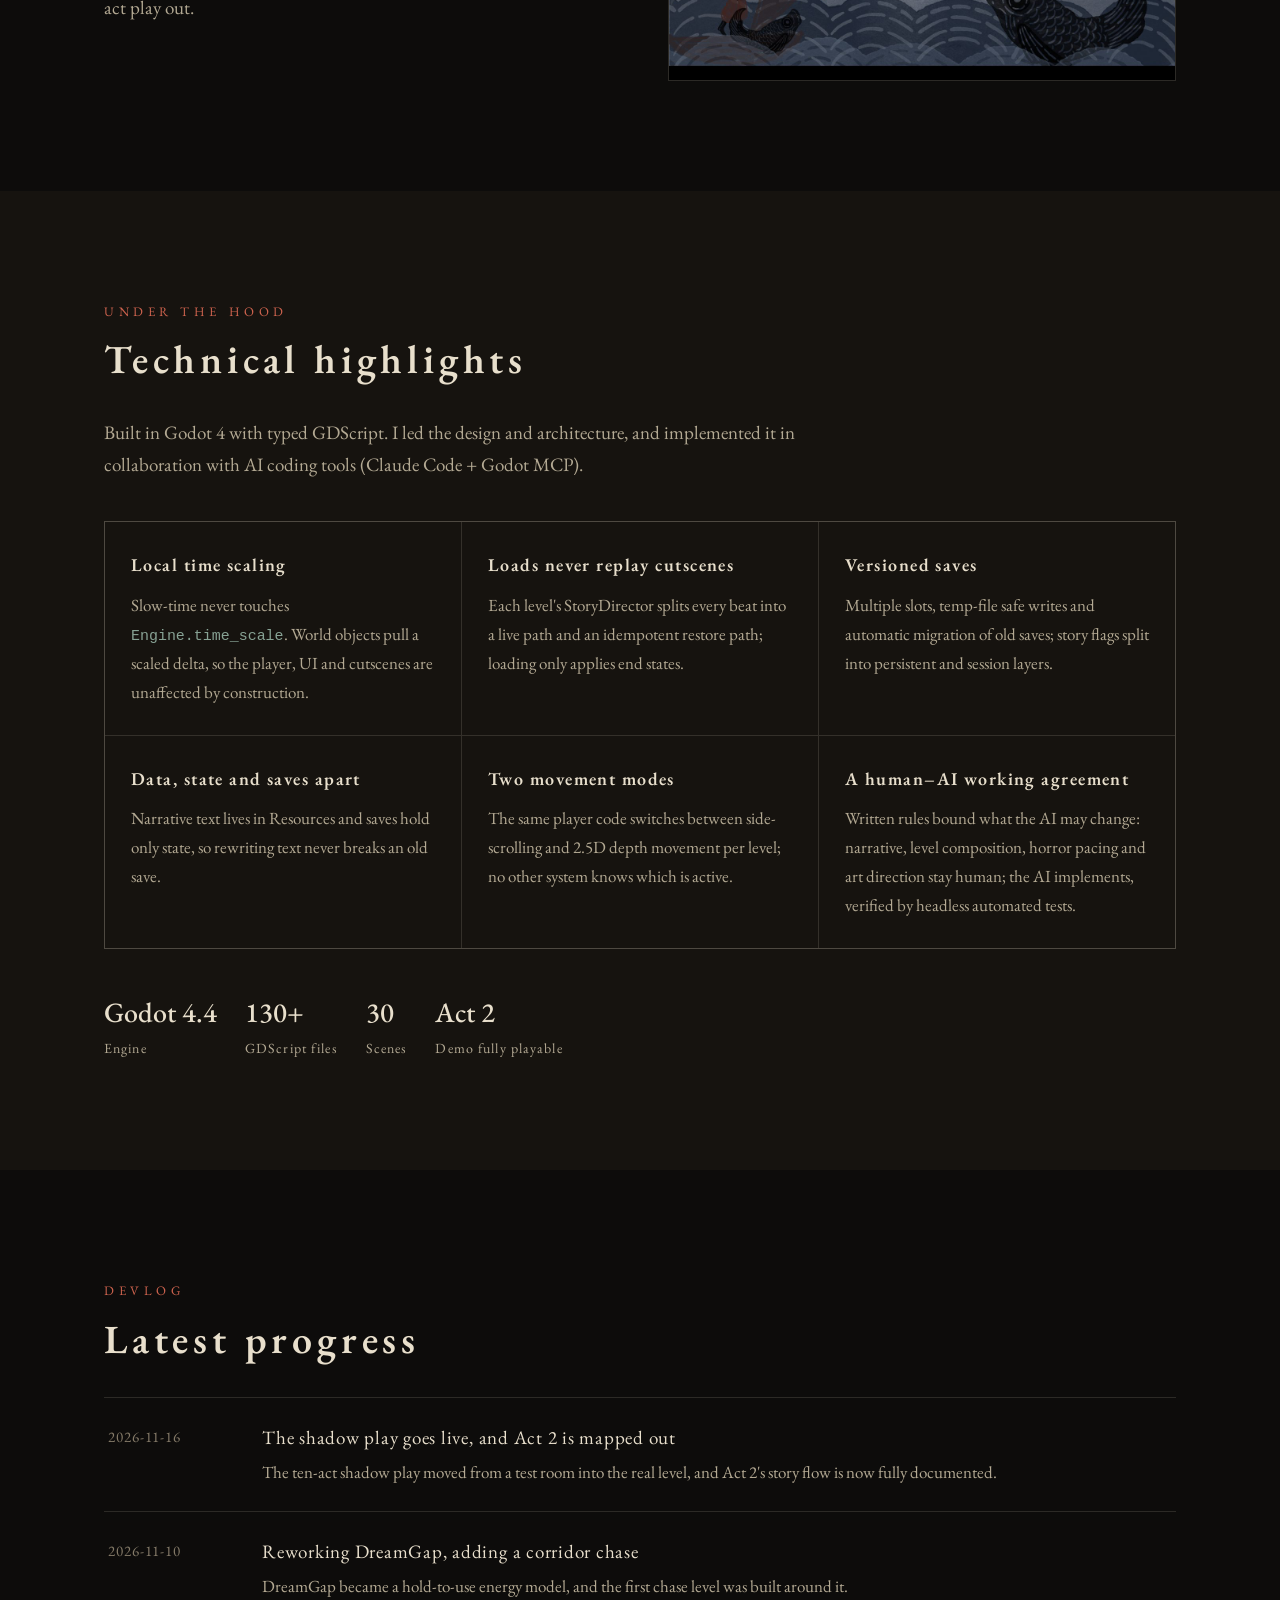
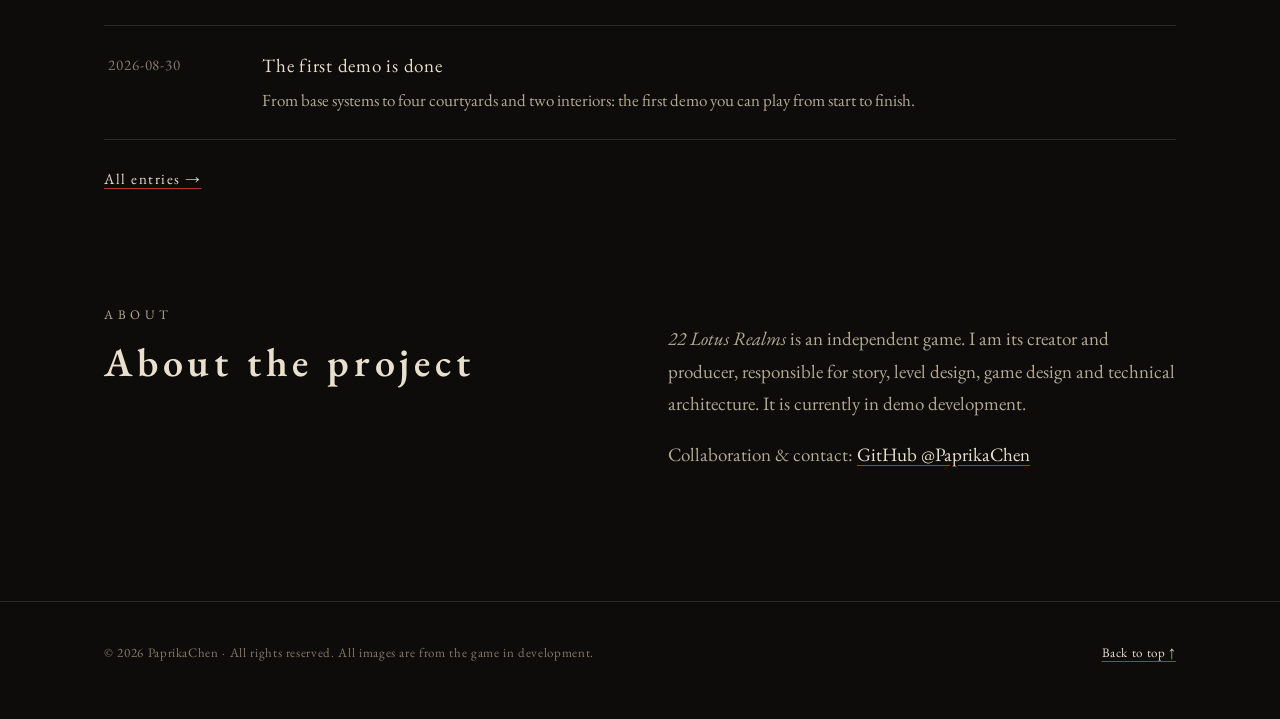
==== commit 10c13a9c: "Keep the site fast where Google Fonts is unreachable Load web fonts without blocking render and fall" ====
--- a/index.html
+++ b/index.html
@@ -13,7 +13,9 @@
   <link rel="icon" href="data:image/svg+xml,%3Csvg xmlns='http://www.w3.org/2000/svg' viewBox='0 0 32 32'%3E%3Crect width='32' height='32' rx='4' fill='%23b03a2a'/%3E%3Ctext x='16' y='23' font-size='20' text-anchor='middle' fill='%23f4e9d8' font-family='serif'%3E莲%3C/text%3E%3C/svg%3E">
   <link rel="preconnect" href="https://fonts.googleapis.com">
   <link rel="preconnect" href="https://fonts.gstatic.com" crossorigin>
-  <link href="https://fonts.googleapis.com/css2?family=EB+Garamond:ital,wght@0,400;0,500;1,400&family=Noto+Serif+SC:wght@400;600;700&display=swap" rel="stylesheet">
+  <!-- 网络字体不阻塞渲染：连不上 Google（如中国大陆）时直接使用系统宋体 -->
+  <link rel="stylesheet" href="https://fonts.googleapis.com/css2?family=EB+Garamond:ital,wght@0,400;0,500;1,400&family=Noto+Serif+SC:wght@400;600;700&display=swap" media="print" onload="this.media='all'">
+  <noscript><link rel="stylesheet" href="https://fonts.googleapis.com/css2?family=EB+Garamond:ital,wght@0,400;0,500;1,400&family=Noto+Serif+SC:wght@400;600;700&display=swap"></noscript>
   <link rel="stylesheet" href="assets/style.css">
   <script src="assets/site.js"></script>
 </head>
--- a/assets/style.css
+++ b/assets/style.css
@@ -9,7 +9,7 @@
   --seal-soft: #d0644f;
   --jade: #87a294;
   --line: rgba(232, 223, 204, 0.14);
-  --serif-zh: "Noto Serif SC", "Songti SC", "SimSun", serif;
+  --serif-zh: "Noto Serif SC", "Source Han Serif SC", "Noto Serif CJK SC", "Songti SC", "STSong", "SimSun", serif;
   --serif-en: "EB Garamond", "Noto Serif SC", Georgia, serif;
   --max: 1120px;
   color-scheme: dark;
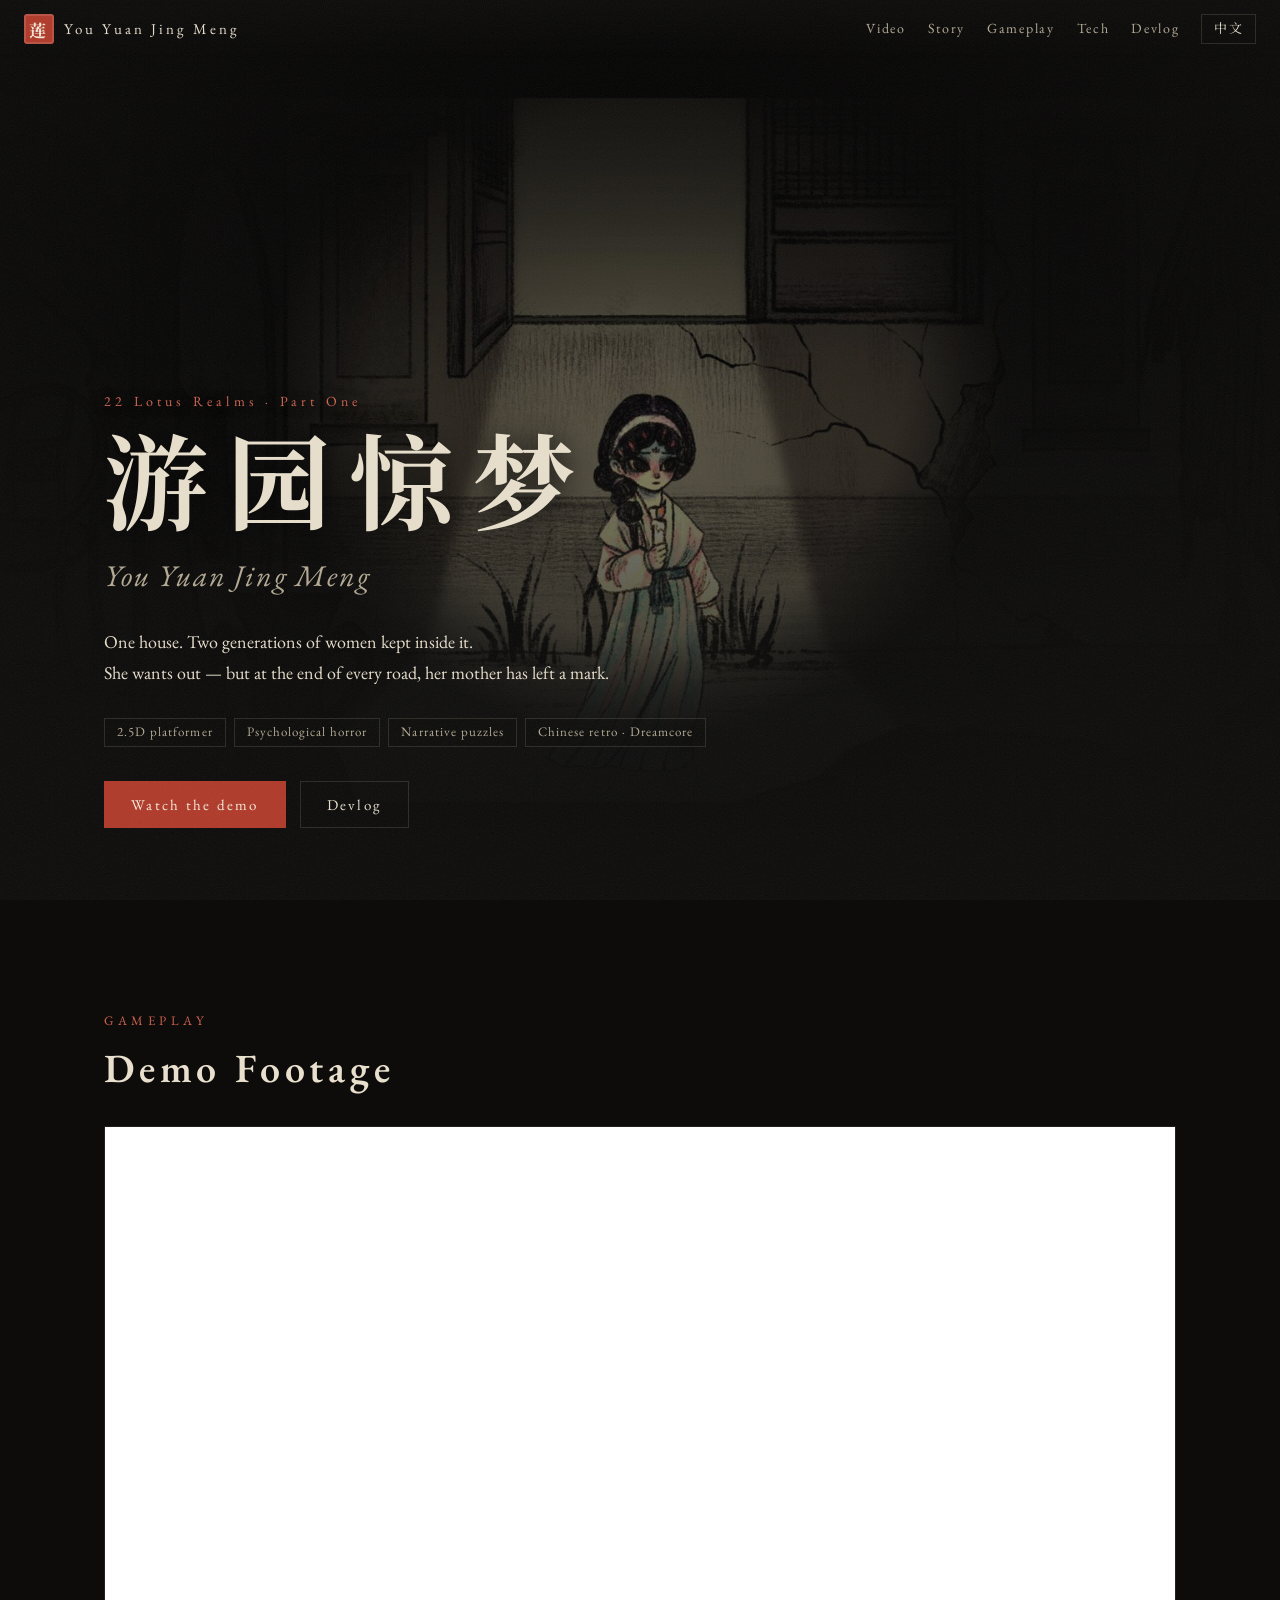
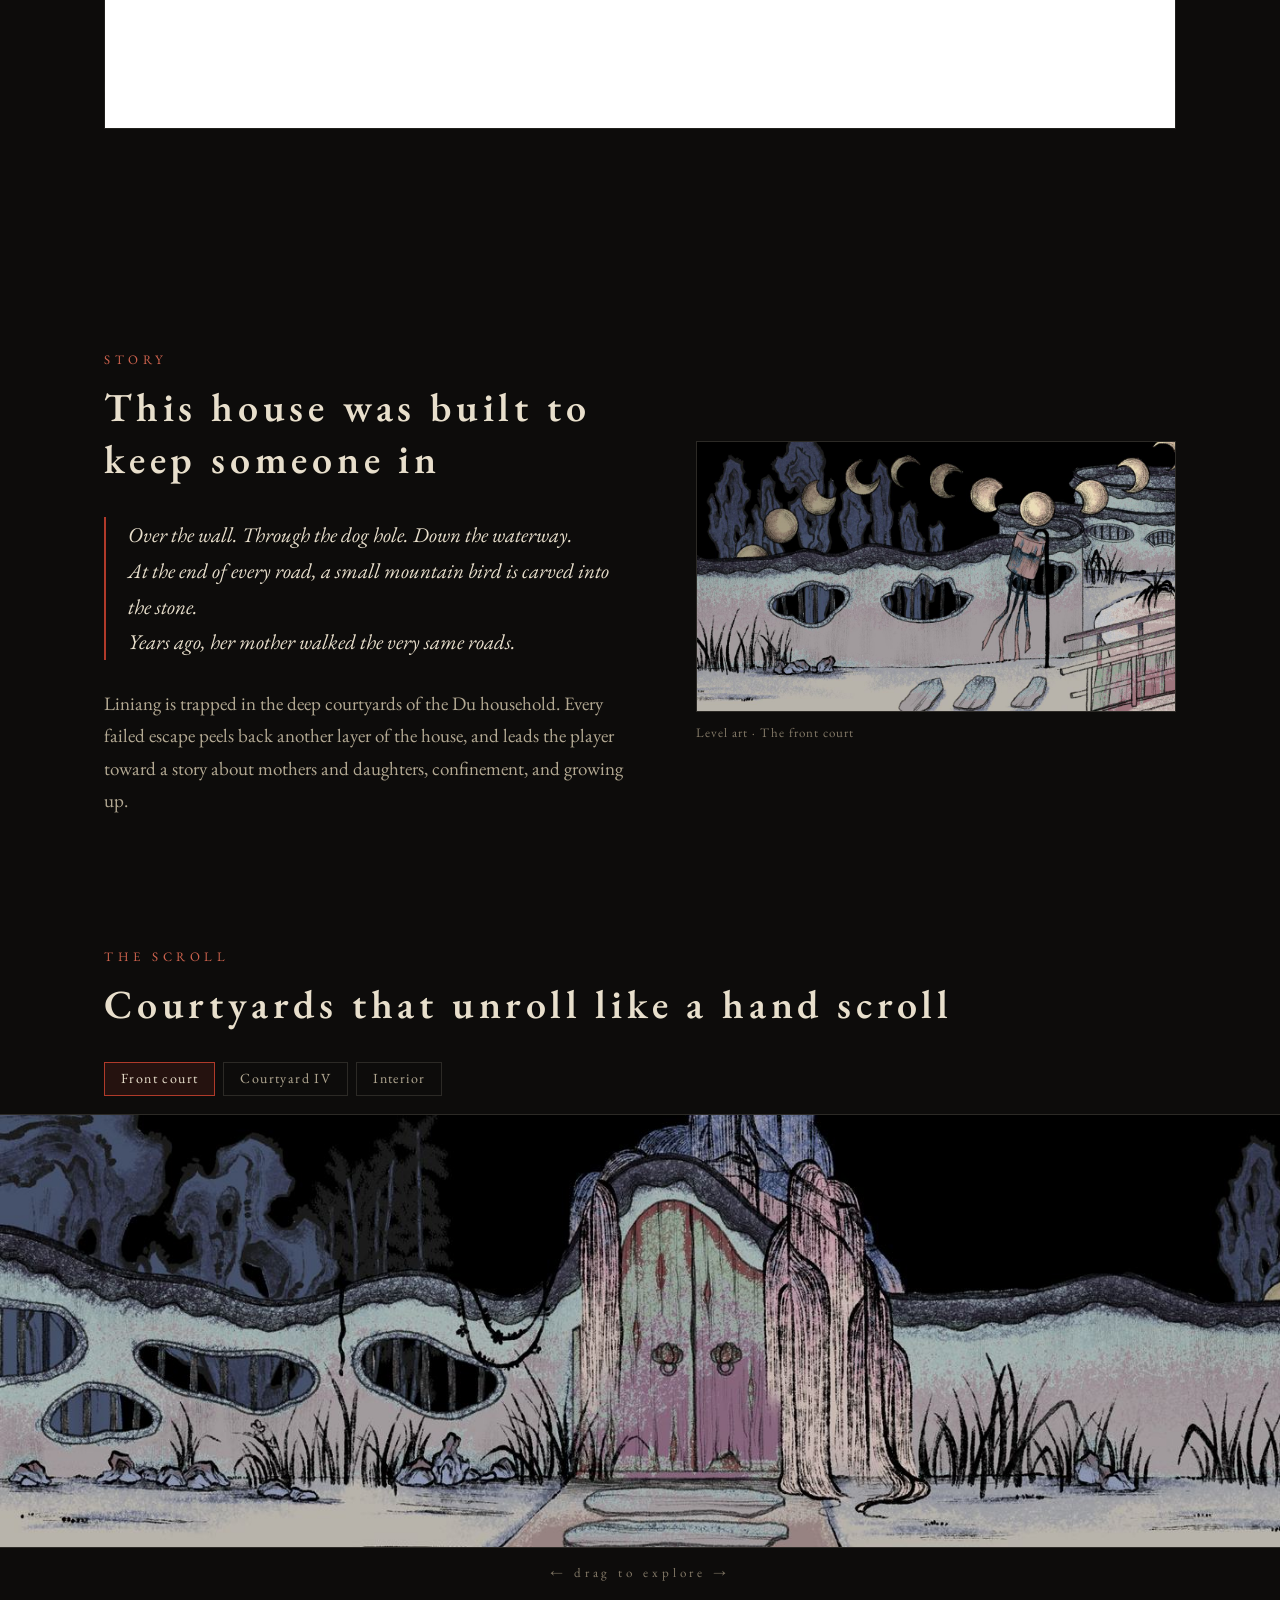
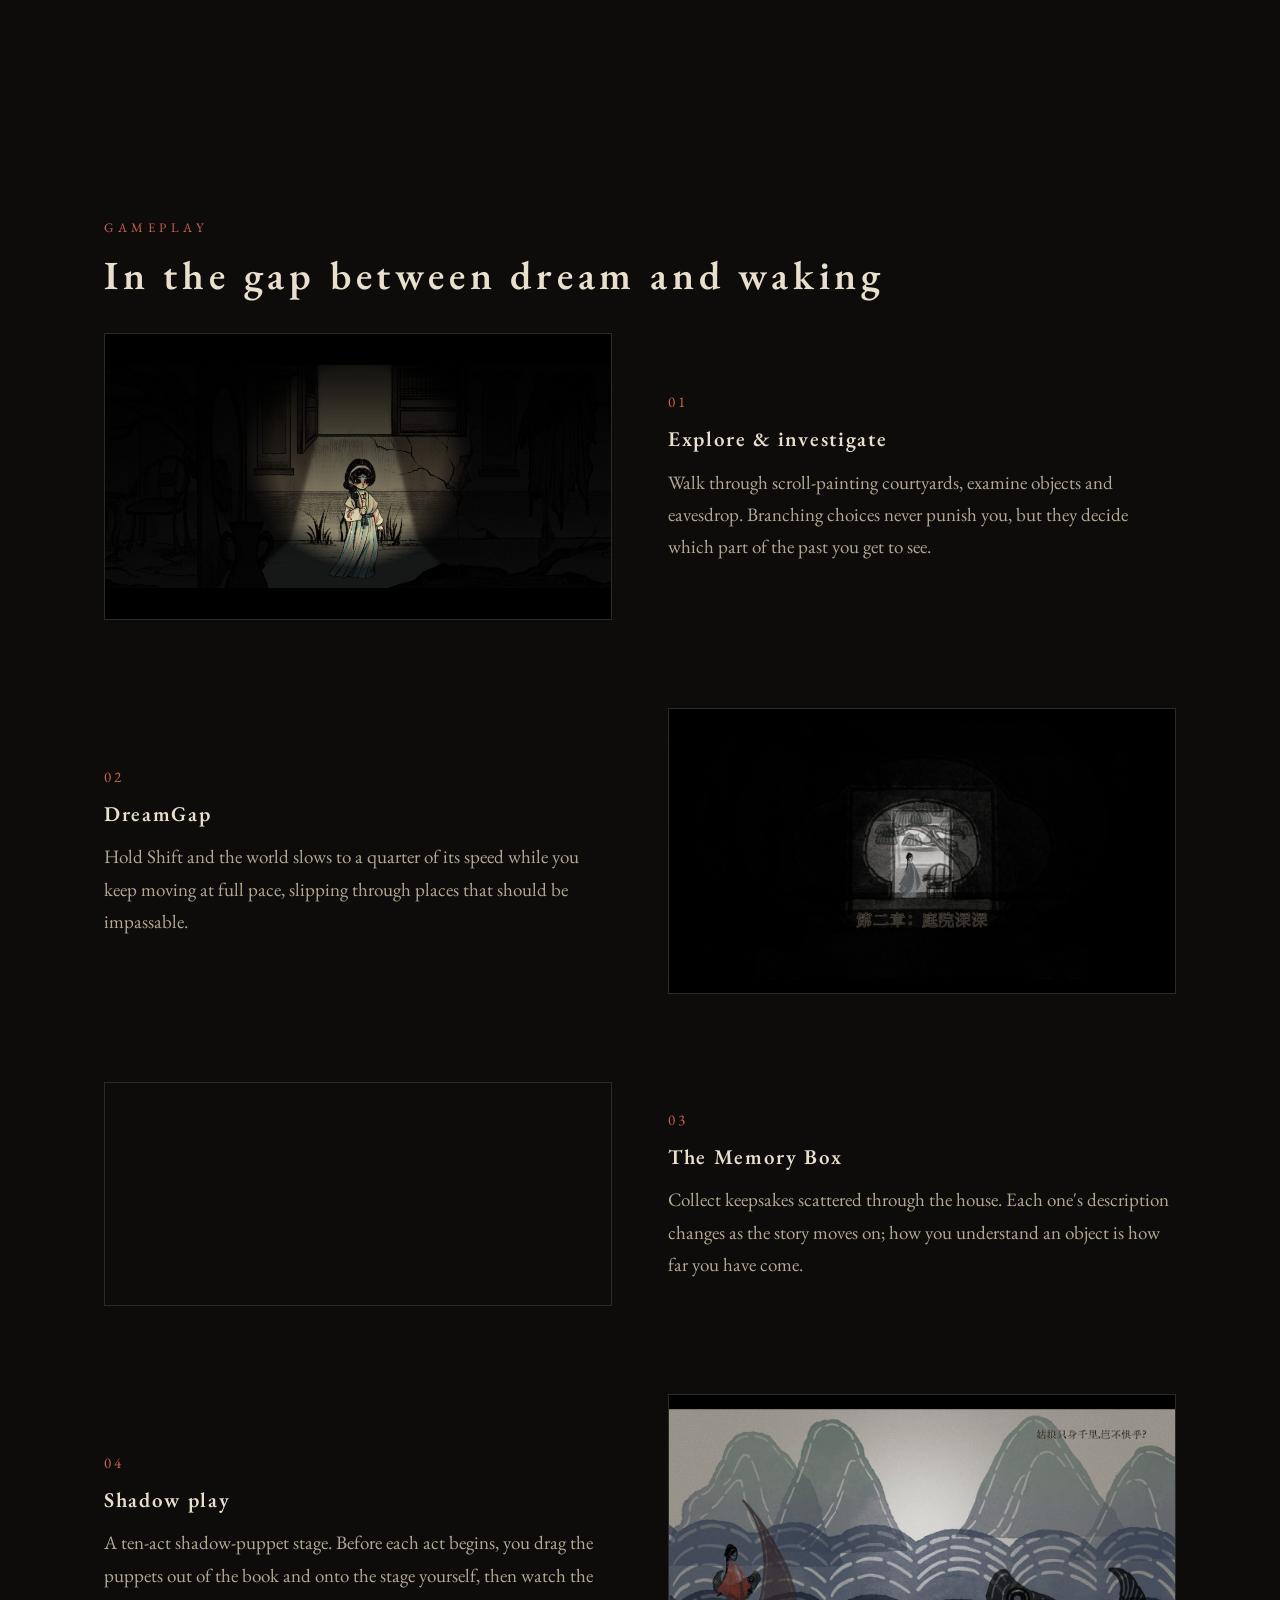
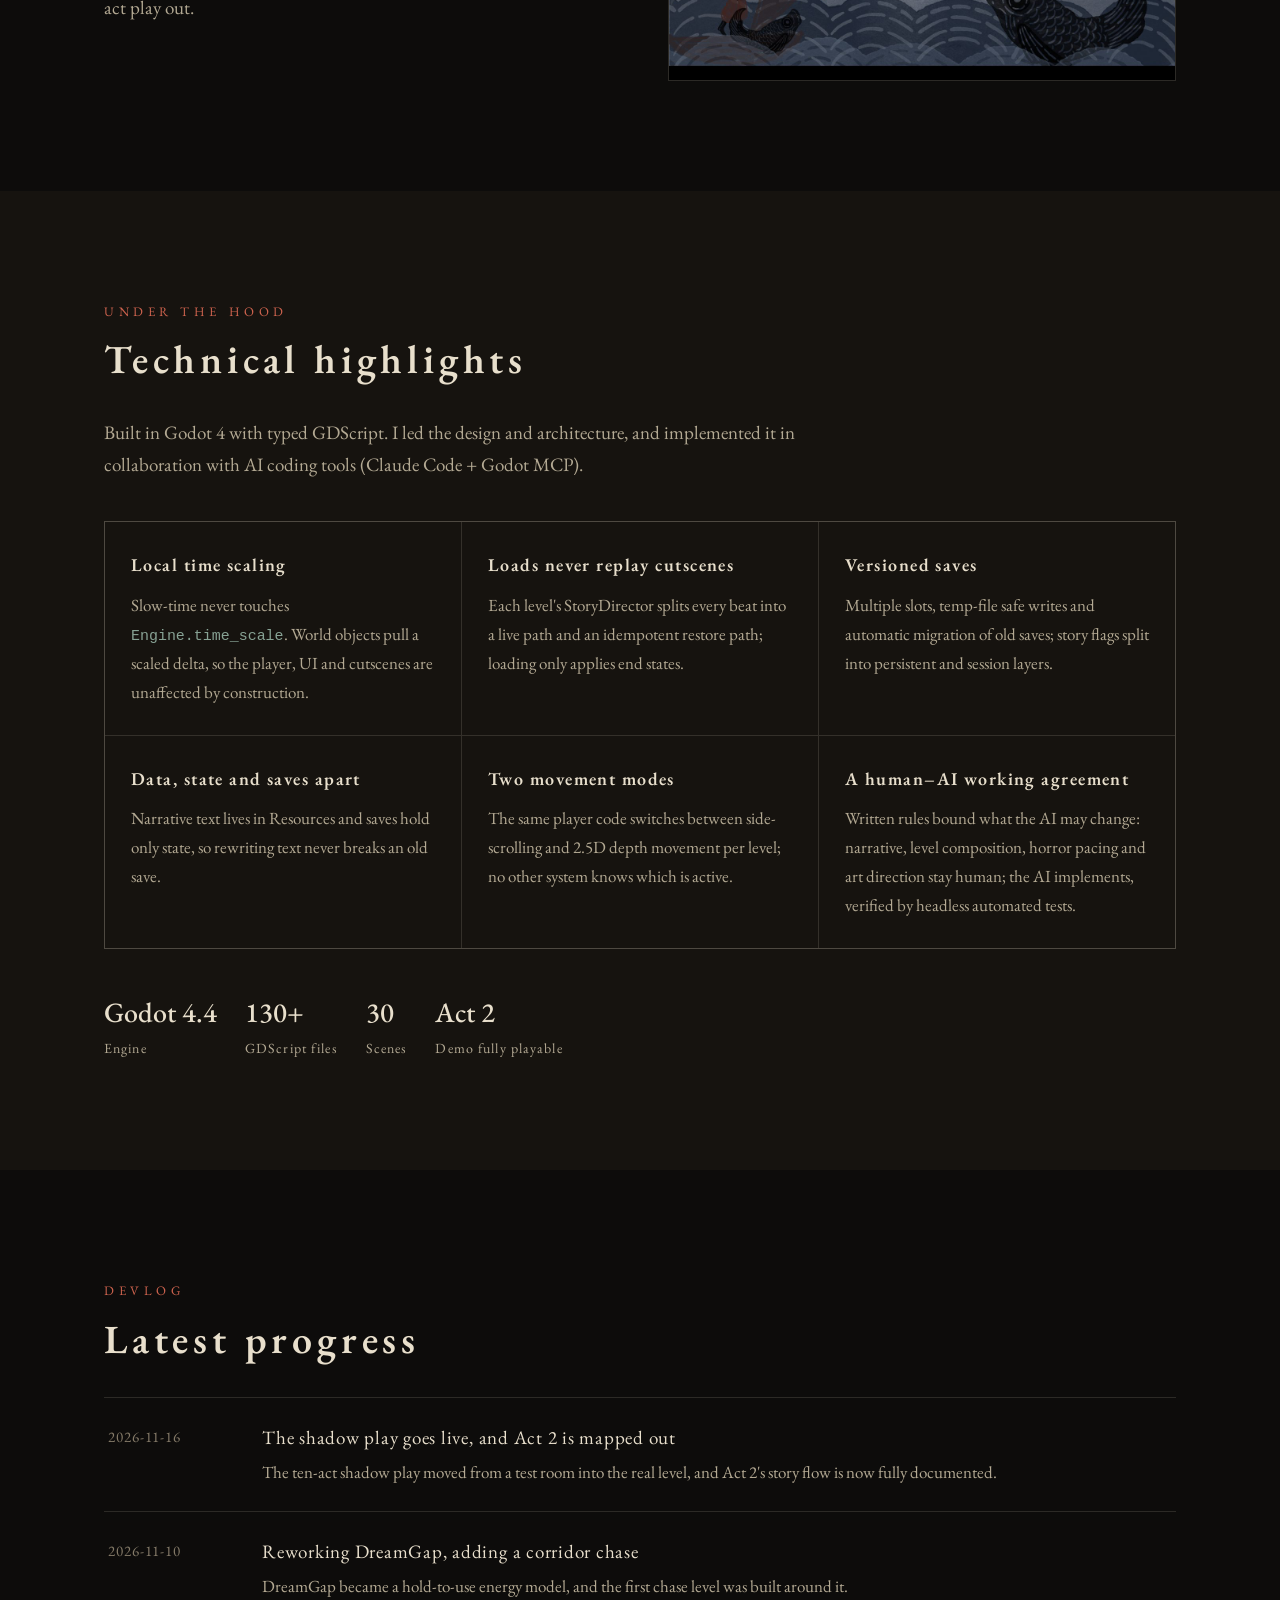
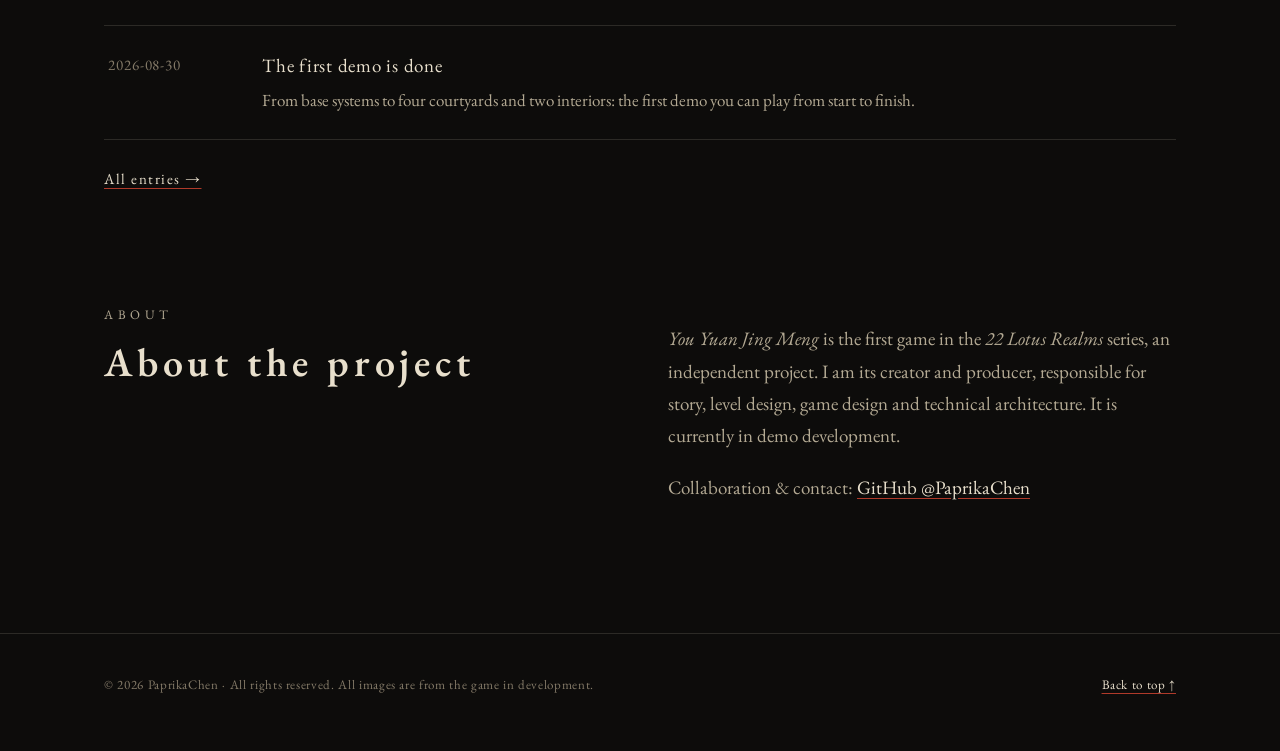
==== commit a8f7a9c1: "Retitle the site to 游园惊梦, first game in the 22 Lotus Realms series Co-Authored-By: Claude Opus 5.5 <" ====
--- a/index.html
+++ b/index.html
@@ -3,9 +3,9 @@
 <head>
   <meta charset="utf-8">
   <meta name="viewport" content="width=device-width, initial-scale=1">
-  <title>二十二莲境 · 22 Lotus Realms</title>
-  <meta name="description" content="一款以明清深宅为舞台的 2.5D 中式心理恐怖叙事解谜游戏。A 2.5D Chinese psychological horror game about a house built to keep a woman in.">
-  <meta property="og:title" content="二十二莲境 · 22 Lotus Realms">
+  <title>游园惊梦 · You Yuan Jing Meng</title>
+  <meta name="description" content="《二十二莲境》系列第一部。一款以明清深宅为舞台的 2.5D 中式心理恐怖叙事解谜游戏。A 2.5D Chinese psychological horror game about a house built to keep a woman in.">
+  <meta property="og:title" content="游园惊梦 · You Yuan Jing Meng">
   <meta property="og:description" content="2.5D 中式心理恐怖叙事解谜游戏 · A 2.5D Chinese psychological horror game">
   <meta property="og:image" content="assets/img/og.jpg">
   <meta property="og:type" content="website">
@@ -22,7 +22,7 @@
 <body>
 
 <nav class="nav">
-  <a class="brand" href="#top"><span class="seal">莲</span><span class="zh">二十二莲境</span><span class="en">22 Lotus Realms</span></a>
+  <a class="brand" href="#top"><span class="seal">莲</span><span class="zh">游园惊梦</span><span class="en">You Yuan Jing Meng</span></a>
   <div class="nav-right">
     <ul>
       <li><a href="#video"><span class="zh">影像</span><span class="en">Video</span></a></li>
@@ -37,8 +37,9 @@
 
 <header class="hero" id="top">
   <div class="wrap">
-    <h1>二十二莲境</h1>
-    <p class="en-title">22 Lotus Realms</p>
+    <p class="series"><span class="zh">《二十二莲境》系列 · 第一部</span><span class="en">22 Lotus Realms · Part One</span></p>
+    <h1>游园惊梦</h1>
+    <p class="en-title">You Yuan Jing Meng</p>
     <p class="tagline">
       <span class="zh">一座院子，困住了两代女人。<br>她想逃出去——可每一条路的尽头，都有母亲留下的记号。</span>
       <span class="en">One house. Two generations of women kept inside it.<br>She wants out — but at the end of every road, her mother has left a mark.</span>
@@ -212,8 +213,8 @@
     </div>
     <div>
       <p>
-        <span class="zh">《二十二莲境》是一个独立游戏项目，由我担任主创与制作人，负责剧情、关卡、设计与技术架构，目前处于 Demo 开发阶段。</span>
-        <span class="en"><em>22 Lotus Realms</em> is an independent game. I am its creator and producer, responsible for story, level design, game design and technical architecture. It is currently in demo development.</span>
+        <span class="zh">《游园惊梦》是《二十二莲境》系列的第一部，一个独立游戏项目，由我担任主创与制作人，负责剧情、关卡、设计与技术架构，目前处于 Demo 开发阶段。</span>
+        <span class="en"><em>You Yuan Jing Meng</em> is the first game in the <em>22 Lotus Realms</em> series, an independent project. I am its creator and producer, responsible for story, level design, game design and technical architecture. It is currently in demo development.</span>
       </p>
       <p>
         <span class="zh">合作与联系：</span><span class="en">Collaboration &amp; contact: </span>
--- a/assets/style.css
+++ b/assets/style.css
@@ -249,3 +249,6 @@
   html { scroll-behavior: auto; }
   .reveal { opacity: 1; transform: none; transition: none; }
 }
+
+/* series line above the game title */
+.hero .series { margin: 0 0 14px; font-size: 14px; letter-spacing: 0.3em; color: var(--seal-soft); text-shadow: 0 1px 12px rgba(0,0,0,0.9); }
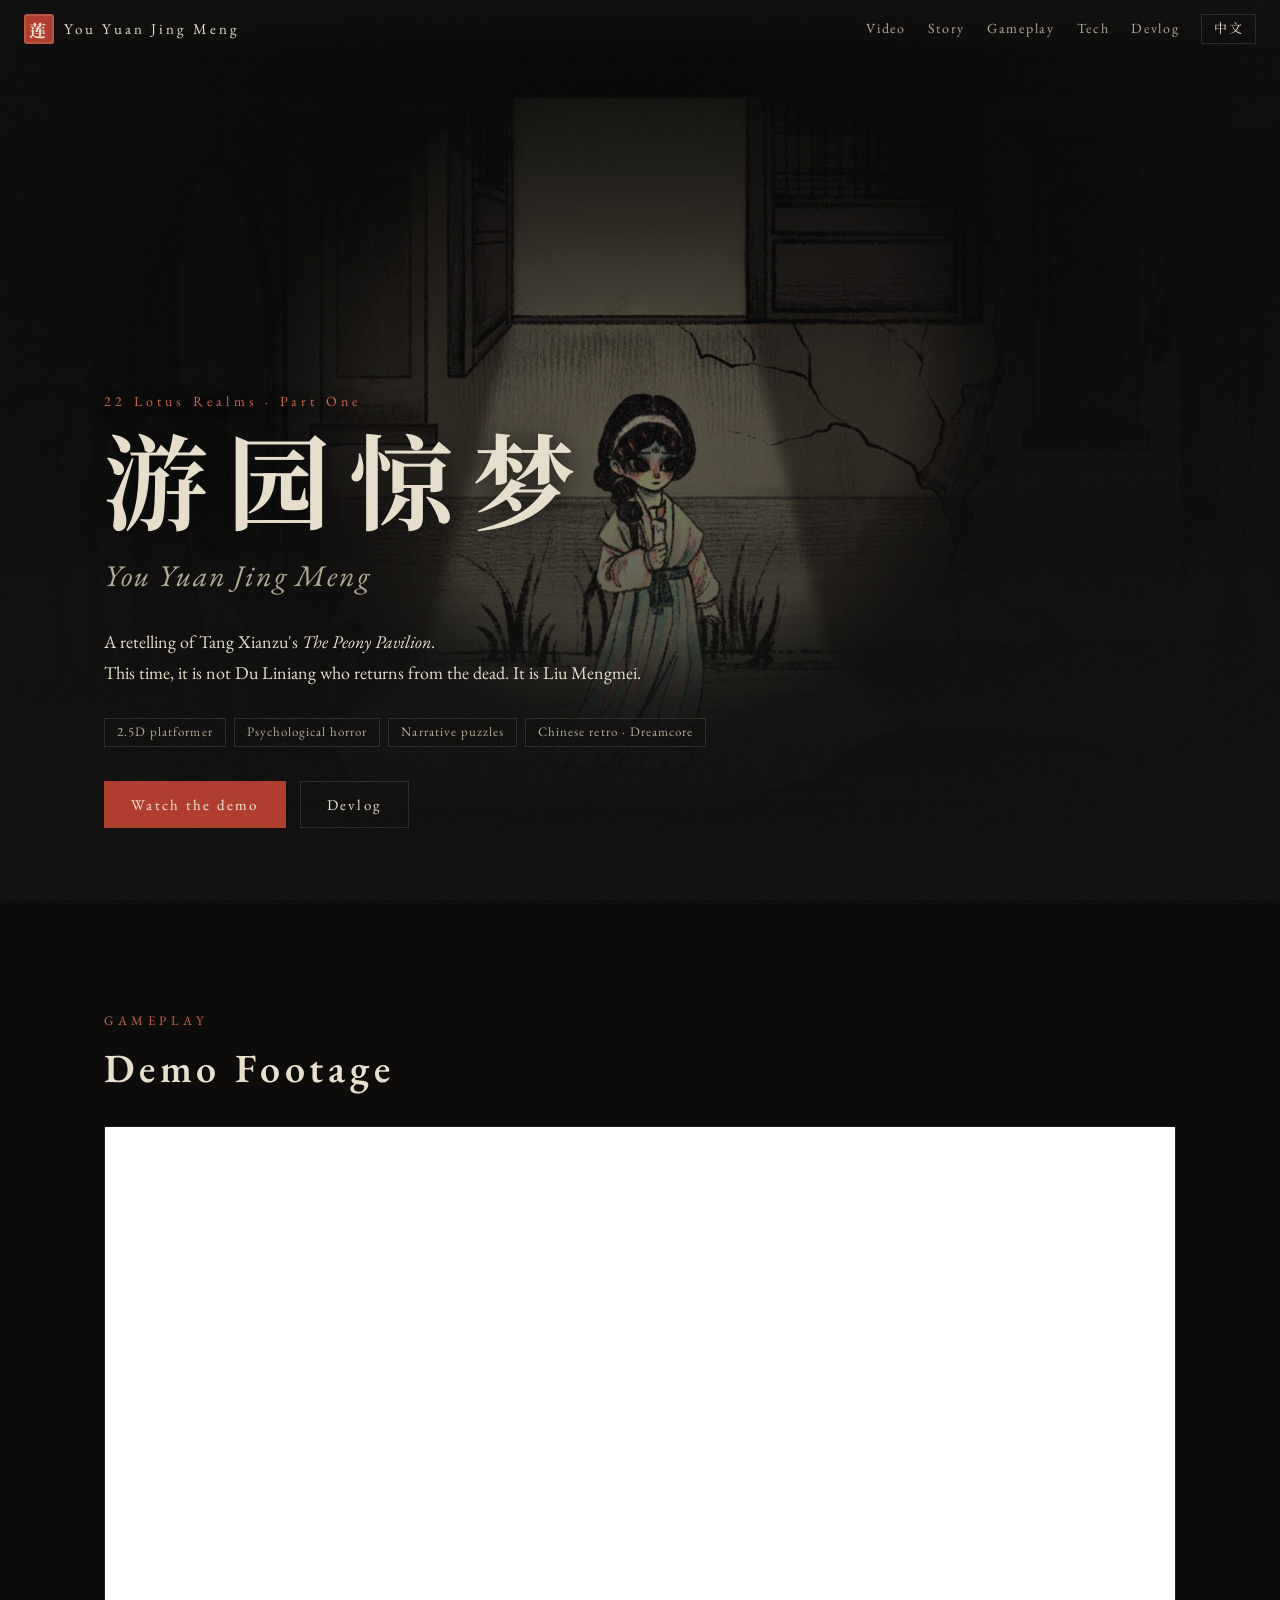
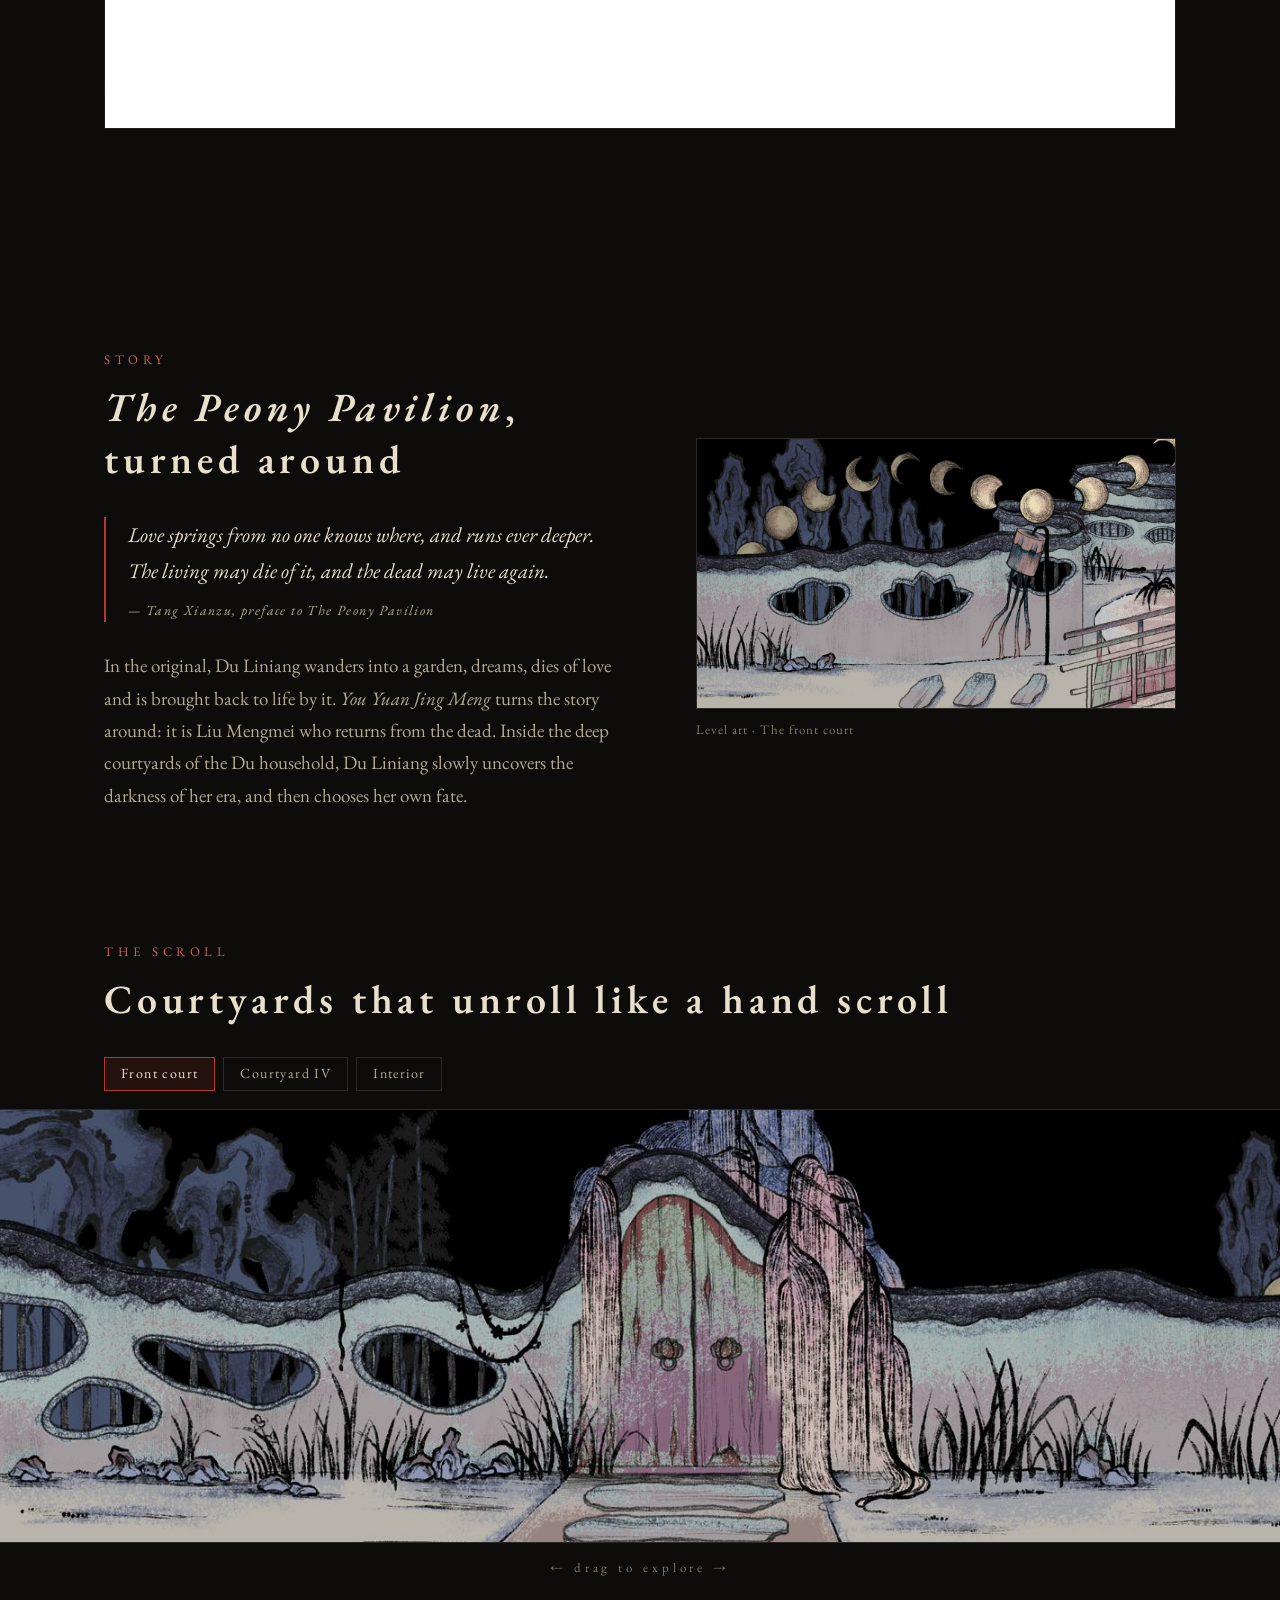
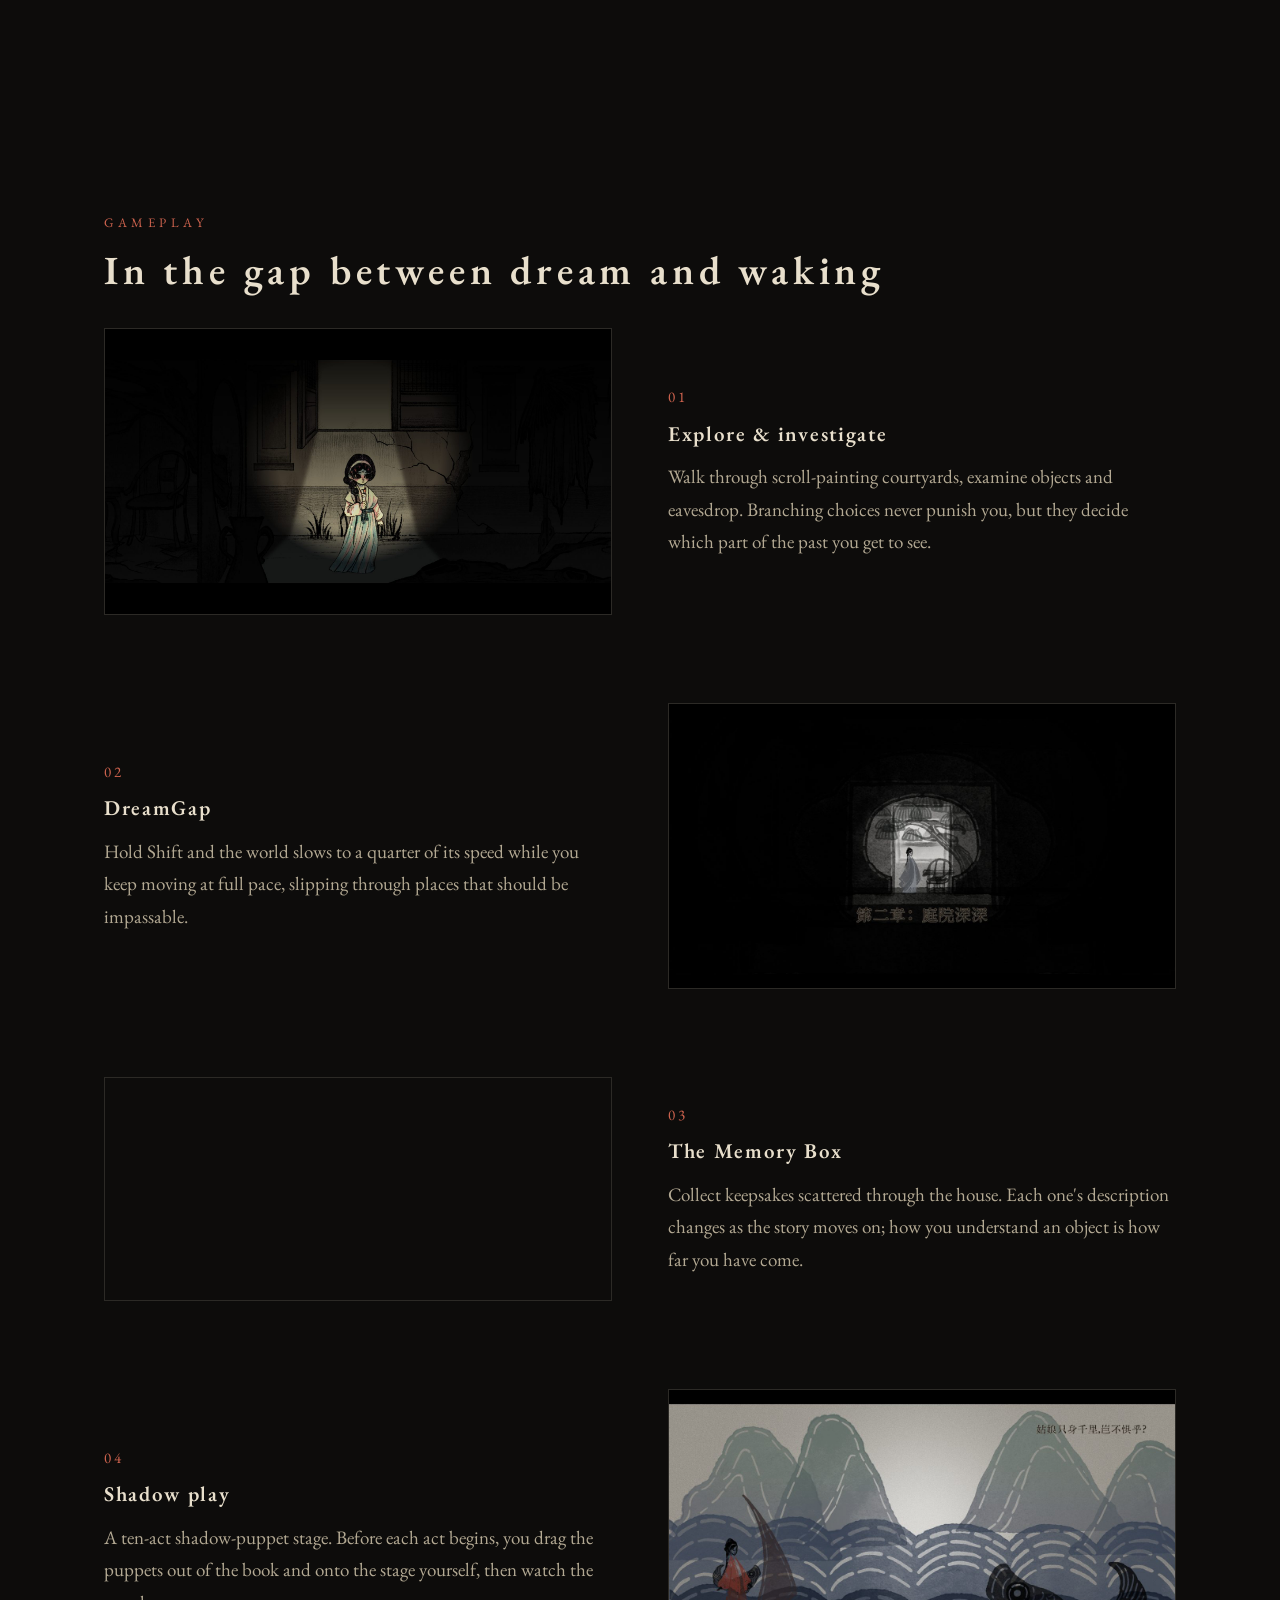
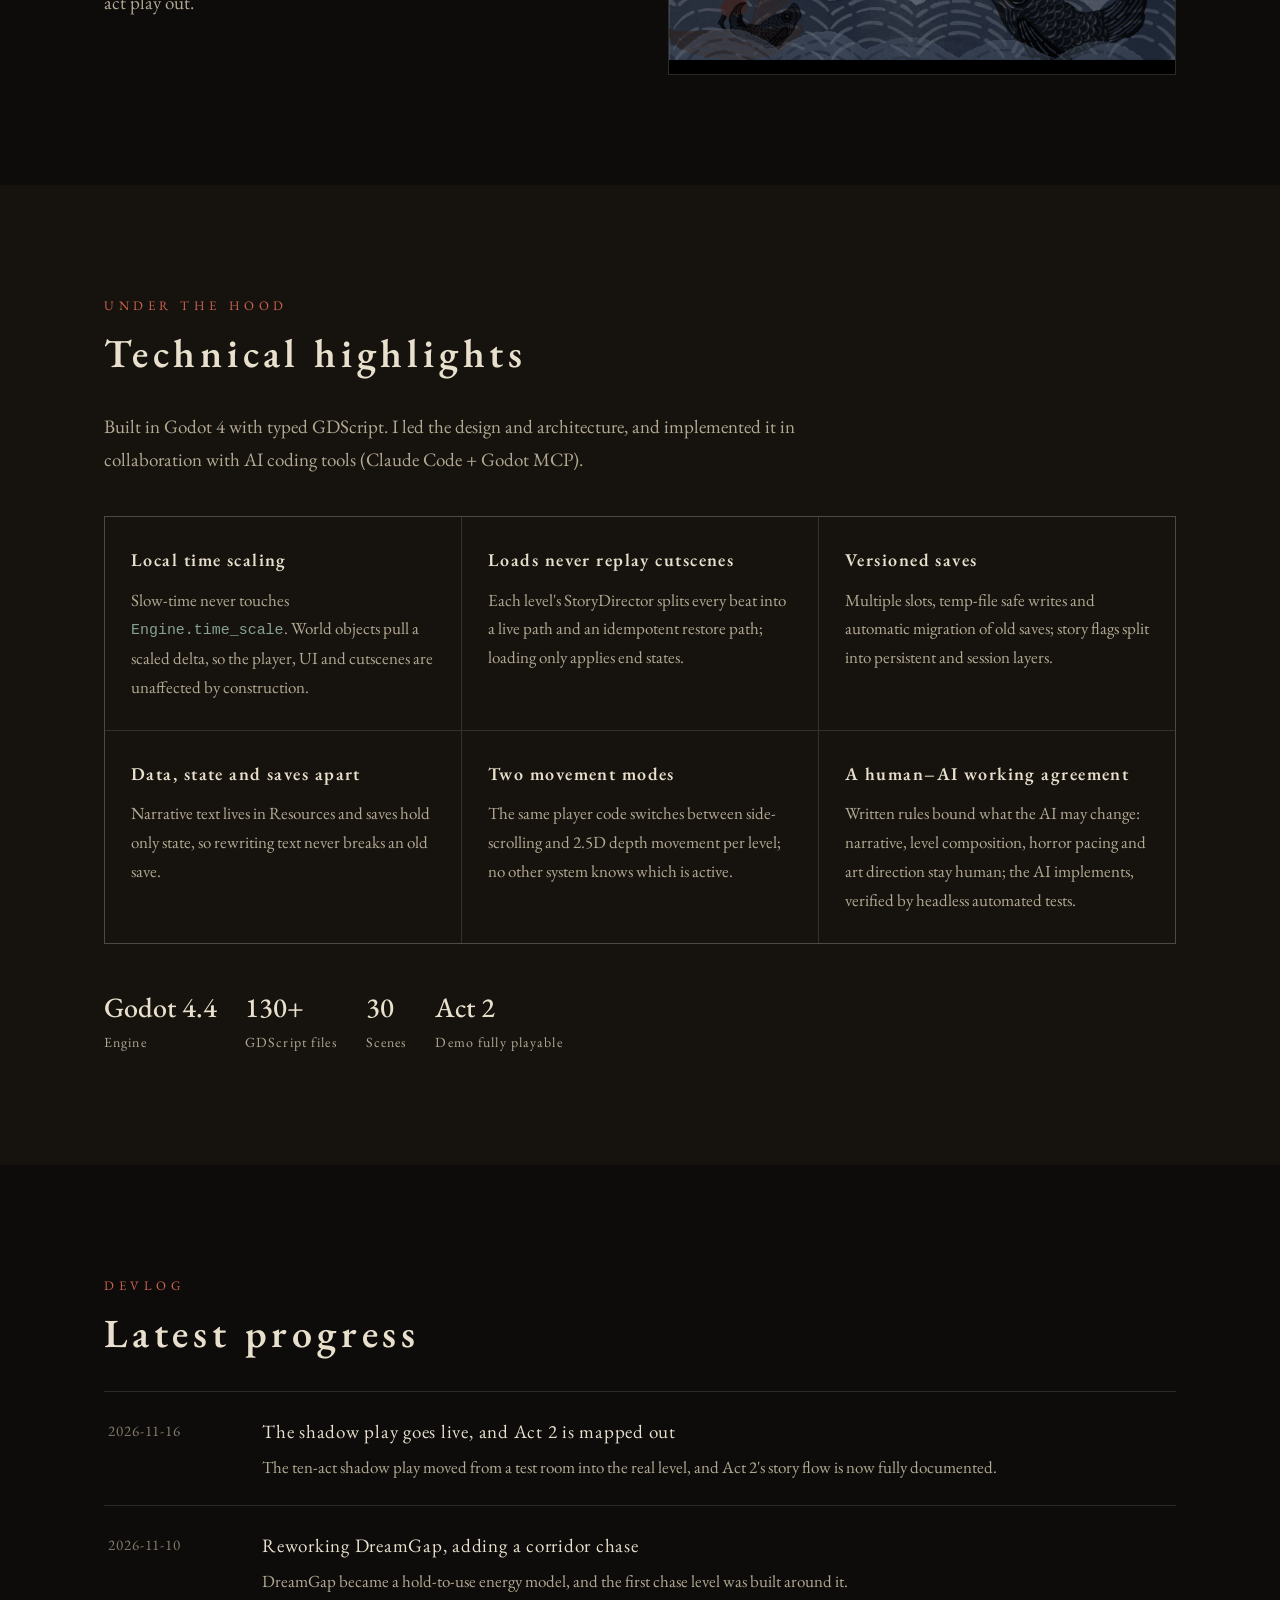
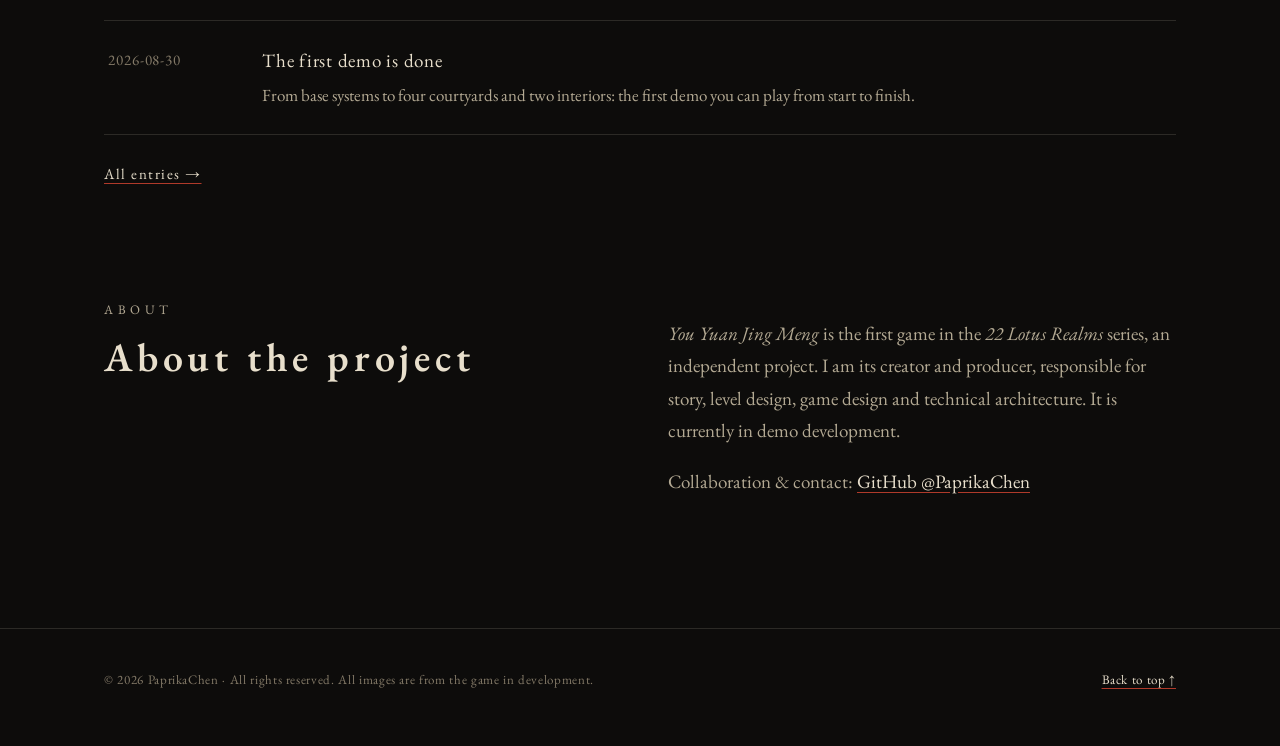
==== commit 924ef947: "Replace spoilers with the Peony Pavilion premise Lead with the reversed Peony Pavilion setup instead" ====
--- a/index.html
+++ b/index.html
@@ -4,7 +4,7 @@
   <meta charset="utf-8">
   <meta name="viewport" content="width=device-width, initial-scale=1">
   <title>游园惊梦 · You Yuan Jing Meng</title>
-  <meta name="description" content="《二十二莲境》系列第一部。一款以明清深宅为舞台的 2.5D 中式心理恐怖叙事解谜游戏。A 2.5D Chinese psychological horror game about a house built to keep a woman in.">
+  <meta name="description" content="《二十二莲境》系列第一部。取材自《牡丹亭》的 2.5D 中式心理恐怖叙事解谜游戏。A 2.5D Chinese psychological horror game inspired by The Peony Pavilion.">
   <meta property="og:title" content="游园惊梦 · You Yuan Jing Meng">
   <meta property="og:description" content="2.5D 中式心理恐怖叙事解谜游戏 · A 2.5D Chinese psychological horror game">
   <meta property="og:image" content="assets/img/og.jpg">
@@ -41,8 +41,8 @@
     <h1>游园惊梦</h1>
     <p class="en-title">You Yuan Jing Meng</p>
     <p class="tagline">
-      <span class="zh">一座院子，困住了两代女人。<br>她想逃出去——可每一条路的尽头，都有母亲留下的记号。</span>
-      <span class="en">One house. Two generations of women kept inside it.<br>She wants out — but at the end of every road, her mother has left a mark.</span>
+      <span class="zh">取材自汤显祖《牡丹亭》。<br>这一次，死而复生的不是杜丽娘，而是柳梦梅。</span>
+      <span class="en">A retelling of Tang Xianzu's <em>The Peony Pavilion</em>.<br>This time, it is not Du Liniang who returns from the dead. It is Liu Mengmei.</span>
     </p>
     <ul class="tags">
       <li><span class="zh">2.5D 平台跳跃</span><span class="en">2.5D platformer</span></li>
@@ -73,14 +73,14 @@
   <div class="wrap story reveal">
     <div>
       <p class="kicker"><span class="zh">故事</span><span class="en">Story</span></p>
-      <h2><span class="zh">这座院子，是用来关人的</span><span class="en">This house was built to keep someone in</span></h2>
+      <h2><span class="zh">一部反过来的《牡丹亭》</span><span class="en"><em>The Peony Pavilion</em>, turned around</span></h2>
       <blockquote>
-        <span class="zh">翻墙，钻狗洞，走水路。<br>每一条路的尽头，都刻着一只小小的山鸟。<br>很多年前，母亲也走过同一条路。</span>
-        <span class="en">Over the wall. Through the dog hole. Down the waterway.<br>At the end of every road, a small mountain bird is carved into the stone.<br>Years ago, her mother walked the very same roads.</span>
+        <span class="zh">情不知所起，一往而深。<br>生者可以死，死可以生。<br><small class="dim">——汤显祖《牡丹亭·题词》</small></span>
+        <span class="en">Love springs from no one knows where, and runs ever deeper.<br>The living may die of it, and the dead may live again.<br><small class="dim">— Tang Xianzu, preface to <em>The Peony Pavilion</em></small></span>
       </blockquote>
       <p class="dim">
-        <span class="zh">少女丽娘被困在杜府深宅。玩家每一次逃跑的失败，都会揭开这座院子的一层真相，也一步步走近一个关于母女、禁锢与成长的故事。</span>
-        <span class="en">Liniang is trapped in the deep courtyards of the Du household. Every failed escape peels back another layer of the house, and leads the player toward a story about mothers and daughters, confinement, and growing up.</span>
+        <span class="zh">在原作里，杜丽娘游园入梦，因情而死，又因情复生。《游园惊梦》把这个故事反了过来：死而复生的是柳梦梅。而杜丽娘要在杜府深宅里，一点点揭开那个时代的黑幕，然后选择自己的命运。</span>
+        <span class="en">In the original, Du Liniang wanders into a garden, dreams, dies of love and is brought back to life by it. <em>You Yuan Jing Meng</em> turns the story around: it is Liu Mengmei who returns from the dead. Inside the deep courtyards of the Du household, Du Liniang slowly uncovers the darkness of her era, and then chooses her own fate.</span>
       </p>
     </div>
     <figure>
--- a/assets/style.css
+++ b/assets/style.css
@@ -252,3 +252,4 @@
 
 /* series line above the game title */
 .hero .series { margin: 0 0 14px; font-size: 14px; letter-spacing: 0.3em; color: var(--seal-soft); text-shadow: 0 1px 12px rgba(0,0,0,0.9); }
+.story blockquote small { display: block; margin-top: 10px; font-size: 14px; letter-spacing: 0.1em; }
